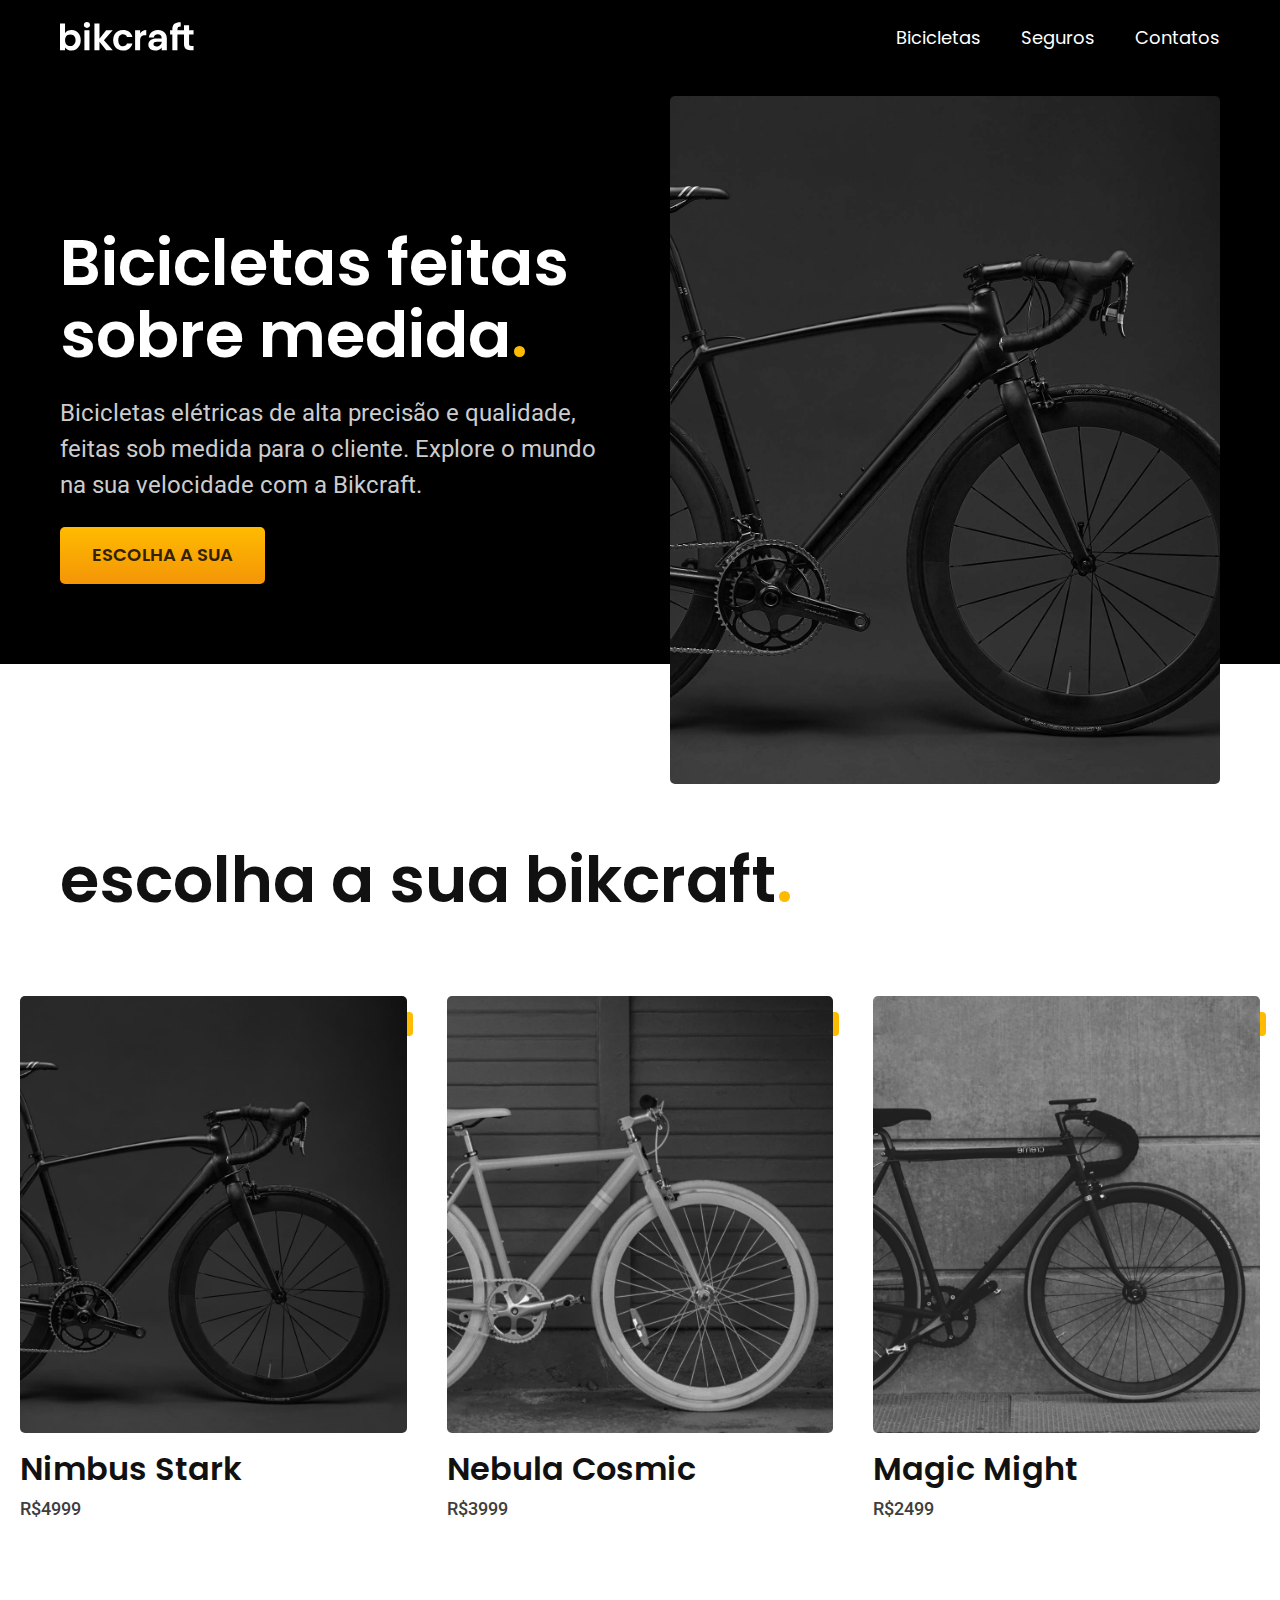
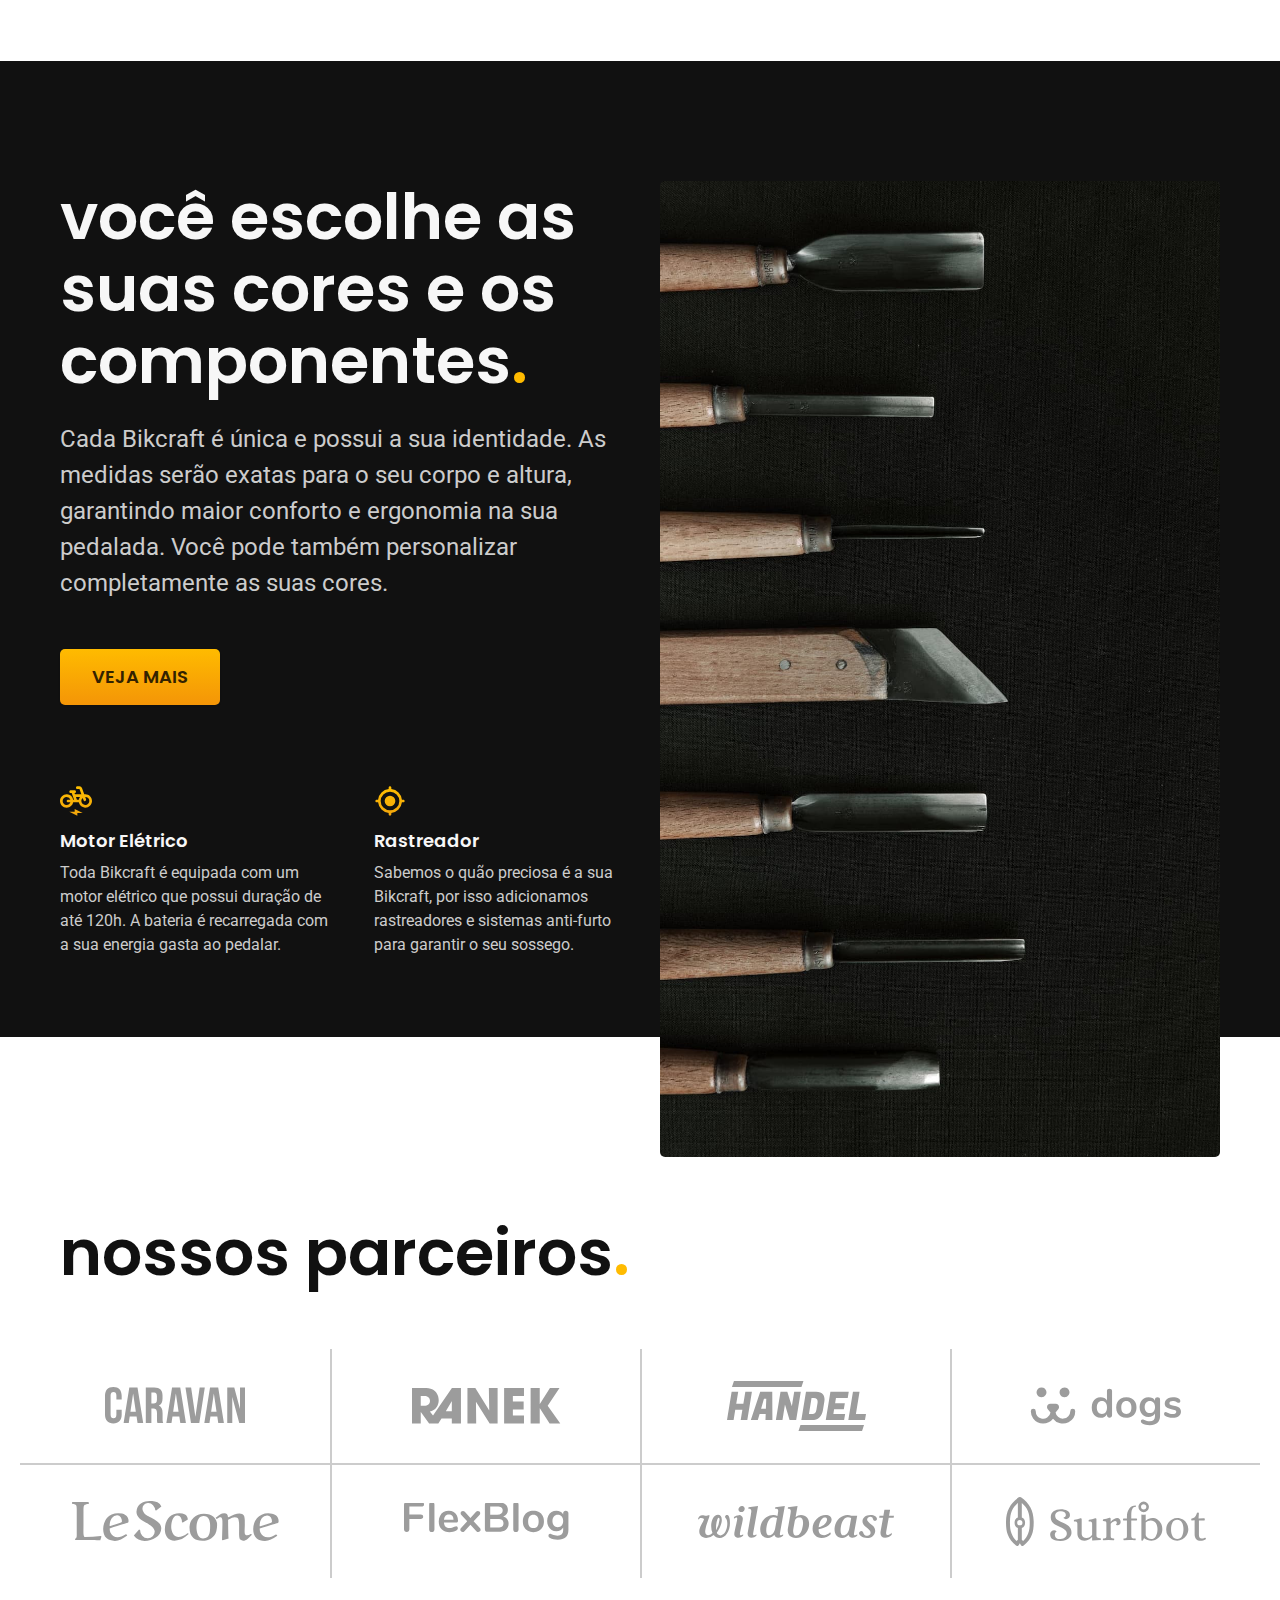
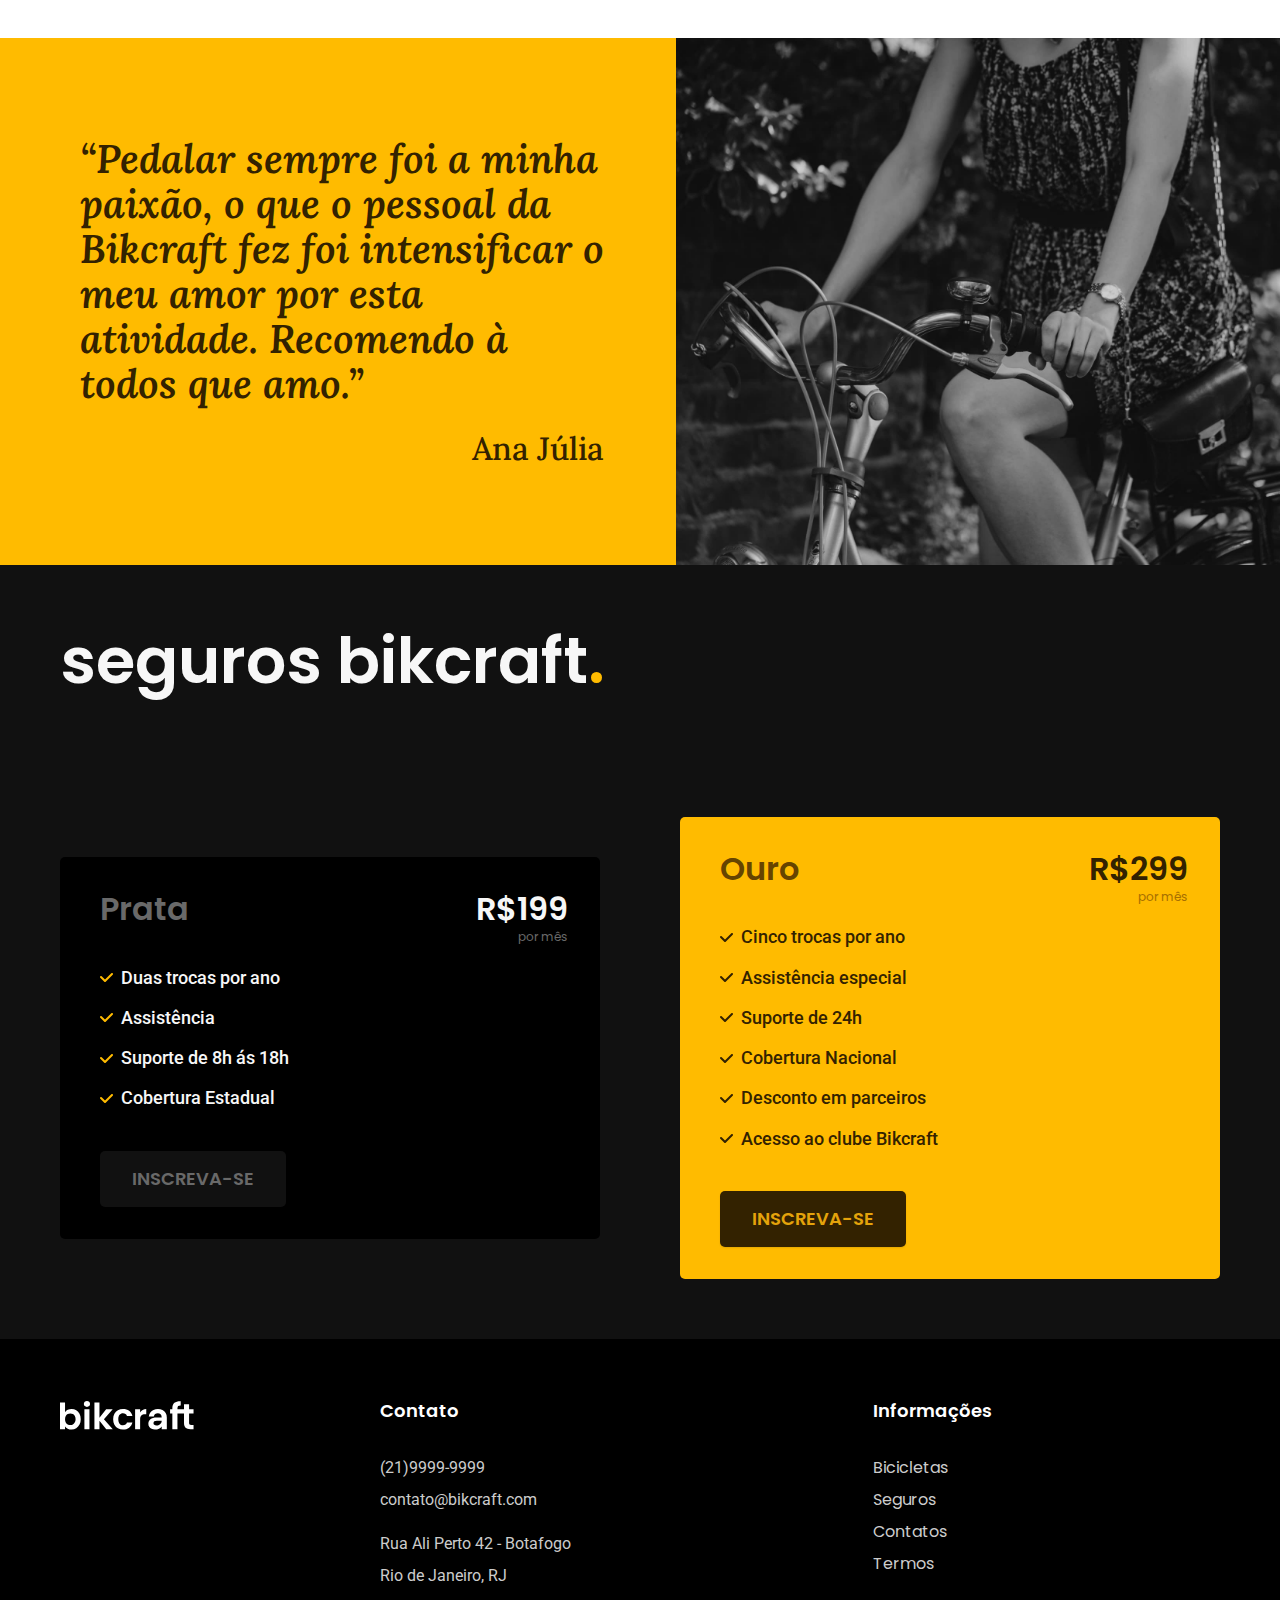
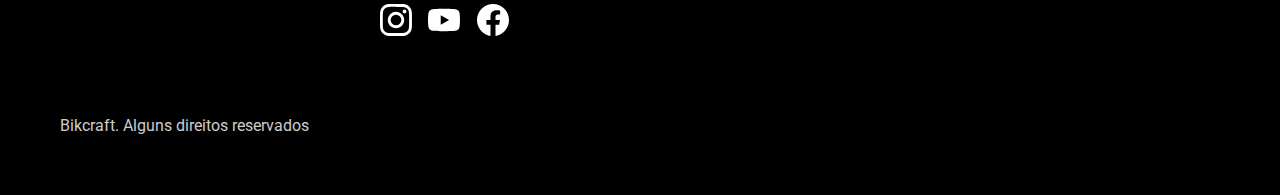
==== index.html @ 6b1b37dc "bicicleta-interna-finalizada" ====
<!DOCTYPE html>
<html lang="pt-br">

<head>
  <title>Bikcraft</title>
  <meta charset="UTF-8">
  <meta name="viewport" content="width=device-width, initial-scale=1.0">
  <meta name="description" content="Bicicletas elétricas de alta precisão e qualidade,  feitas sob medida para o cliente. Explore o mundo na sua velocidade com a Bikcraft.">
  <link rel="stylesheet" href="/css/style.css">
  <link rel="preconnect" href="https://fonts.googleapis.com">
  <link rel="preconnect" href="https://fonts.gstatic.com" crossorigin>
  <link href="https://fonts.googleapis.com/css2?family=Lora:ital,wght@1,500&family=Poppins:wght@500;600&family=Roboto:wght@400;500&display=swap" rel="stylesheet">
</head>

<body>
  <header class="header-bg">
    <div class="container header-menu">
      <a class="logo-link" href="./"><img src="/img/bikcraft.svg" alt="Bikcraft"></a>
      <nav aria-label="primaria">
        <ul class="cor-1 font-1-m">
          <li><a href="./bicicletas.html">Bicicletas</a></li>
          <li><a href="./seguros.html">Seguros</a></li>
          <li><a href="./contatos.html">Contatos</a></li>
        </ul>
      </nav>
    </div>
  </header>

  <main class="introducao-bg cor-1">
    <div class="introducao container">
      <div class="introducao-info">
        <h1 class="font-1-xxl cor-1">Bicicletas feitas sobre medida<span class="cor-p-1">.</span></h1>
        <p class="font-2-l cor-4">Bicicletas elétricas de alta precisão e qualidade, feitas sob medida para o cliente. Explore o mundo na sua velocidade com a Bikcraft.</p>
        <a class="botao" href="/bicicletas.html">ESCOLHA A SUA</a>
      </div>
      <img src="./img/fotos/introducao.jpg" alt="">
    </div>
  </main>
  <article class="bicicletas-lista">
    <h2 class="container font-1-xxl cor-11">escolha a sua bikcraft<span class="cor-p-1">.</span></h2>
    <ul>
      <li>
        <a href="./bicicleta/nimbus.html">
          <img src="/img/bicicletas/nimbus-home.jpg" alt="">
          <h3 class="font-1-xl cor-11">Nimbus Stark</h3>
          <span class="font-2-m cor-9">R$4999</span>
        </a>
      </li>
      <li>
        <a href="./bicicleta/nebula.html">
          <img src="/img/bicicletas/nebula-home.jpg" alt="">
          <h3 class="font-1-xl cor-11">Nebula Cosmic</h3>
          <span class="font-2-m cor-9">R$3999</span>
        </a>
      </li>
      <li>
        <a href="./bicicleta/magic.html">
          <img src="/img/bicicletas/magic-home.jpg" alt="">
          <h3 class="font-1-xl cor-11">Magic Might</h3>
          <span class="font-2-m cor-9">R$2499</span>
        </a>
      </li>
    </ul>
  </article>

  <article class="tecnologia-bg">
    <div class="tecnologia container">
      <div class="tecnologia-intro">
        <h2 class="font-1-xxl cor-2">você escolhe as suas cores e os componentes<span class="cor-p-1">.</span></h4>
          <p class="font-2-l cor-4">Cada Bikcraft é única e possui a sua identidade. As medidas serão exatas para o seu corpo e altura, garantindo maior conforto e ergonomia na sua pedalada. Você pode também personalizar completamente as suas cores.</p>
          <a class="botao" href="">VEJA MAIS</a>

          <div class="tecnologia-informacoes">
            <div class="motor-eletrico">
              <svg width="32" height="32" fill="none" xmlns="http://www.w3.org/2000/svg">
                <path d="M25.333 9.333H24.24l-2.267-6.24a2.677 2.677 0 0 0-2.506-1.76h-2.134c-.733 0-1.333.6-1.333 1.334C16 3.4 16.6 4 17.333 4h2.134l1.946 5.333H15L14.52 8h.12c.733 0 1.333-.6 1.333-1.333 0-.734-.6-1.334-1.333-1.334h-3.973c-.734 0-1.334.6-1.334 1.334 0 .733.6 1.333 1.334 1.333h1l2.426 6.667H13.2c-.587-2.974-3.08-5.174-6.2-5.32C3.267 9.16 0 12.267 0 16c0 3.733 2.933 6.667 6.667 6.667 3.28 0 5.933-2.254 6.533-5.334h5.6c.587 2.974 3.08 5.174 6.2 5.32 3.733.174 7-2.92 7-6.666 0-3.72-2.933-6.654-6.667-6.654ZM8 17.333h2.427c-.56 1.64-2.134 2.774-4.027 2.654-1.987-.12-3.64-1.8-3.733-3.8C2.573 13.853 4.36 12 6.667 12a3.932 3.932 0 0 1 3.76 2.667H8c-.733 0-1.333.6-1.333 1.333s.6 1.333 1.333 1.333Zm10.8-2.666h-1.867L15.96 12H20a6.312 6.312 0 0 0-1.2 2.667ZM25.173 20c-2.053-.08-3.786-1.827-3.84-3.893-.026-1.28.52-2.4 1.4-3.147l.827 2.267a1.33 1.33 0 0 0 1.707.8 1.33 1.33 0 0 0 .8-1.707l-.84-2.307.013-.013a3.958 3.958 0 0 1 4.093 4c0 2.293-1.84 4.08-4.16 4Zm-10.506 6.667H9.333l8 4V28h5.334l-8-4v2.667Z" fill="url(#a)" />
                <defs>
                  <linearGradient id="a" x1="16" y1="1.333" x2="16" y2="30.667" gradientUnits="userSpaceOnUse">
                    <stop stop-color="#FFBF00" />
                    <stop offset="1" stop-color="#F2A50C" />
                  </linearGradient>
                </defs>
              </svg>
              <h3 class="font-1-m-b cor-2">Motor Elétrico</h5>
                <p class="font-2-s cor-4">Toda Bikcraft é equipada com um motor elétrico que possui duração de até 120h. A bateria é recarregada com a sua energia gasta ao pedalar.</p>
            </div>
            <div class="rastreador">
              <svg width="32" height="32" fill="none" xmlns="http://www.w3.org/2000/svg">
                <path d="M16 10.667A5.332 5.332 0 0 0 10.666 16 5.332 5.332 0 0 0 16 21.333 5.332 5.332 0 0 0 21.333 16 5.332 5.332 0 0 0 16 10.667Zm11.92 4A11.992 11.992 0 0 0 17.333 4.08V2.667c0-.734-.6-1.334-1.333-1.334-.734 0-1.334.6-1.334 1.334V4.08A11.992 11.992 0 0 0 4.08 14.667H2.666c-.733 0-1.333.6-1.333 1.333s.6 1.333 1.333 1.333H4.08A11.992 11.992 0 0 0 14.666 27.92v1.413c0 .734.6 1.334 1.334 1.334.733 0 1.333-.6 1.333-1.334V27.92A11.992 11.992 0 0 0 27.92 17.333h1.413c.733 0 1.333-.6 1.333-1.333s-.6-1.333-1.333-1.333H27.92ZM16 25.333A9.327 9.327 0 0 1 6.666 16 9.326 9.326 0 0 1 16 6.667 9.326 9.326 0 0 1 25.333 16 9.327 9.327 0 0 1 16 25.333Z" fill="url(#a)" />
                <defs>
                  <linearGradient id="a" x1="16" y1="1.333" x2="16" y2="30.667" gradientUnits="userSpaceOnUse">
                    <stop stop-color="#FFBF00" />
                    <stop offset="1" stop-color="#F2A50C" />
                  </linearGradient>
                </defs>
              </svg>
              <h3 class="font-1-m-b cor-2">Rastreador</h5>
                <p class="font-2-s cor-4">Sabemos o quão preciosa é a sua Bikcraft, por isso adicionamos rastreadores e sistemas anti-furto para garantir o seu sossego.</p>
            </div>
          </div>
      </div>
      <div class="tecnologia-img">
        <img src="/img/fotos/tecnologia.jpg" alt="">
      </div>
    </div>
  </article>

  <section class="parceiros" aria-label="Nossos Parceiros">
    <h2 class="container font-1-xxl cor-11">nossos parceiros<span class="cor-p-1">.</span></h2>

    <ul>
      <li><img src="/img/parceiros/caravan.svg" alt="caravan"></li>
      <li><img src="/img/parceiros/ranek.svg" alt="ranek"></li>
      <li><img src="/img/parceiros/handel.svg" alt="handel"></li>
      <li><img src="/img/parceiros/dogs.svg" alt="dogs"></li>
      <li><img src="/img/parceiros/lescone.svg" alt="lescone"></li>
      <li><img src="/img/parceiros/flexblog.svg" alt="flexblog"></li>
      <li><img src="/img/parceiros/wildbeast.svg" alt="wildbeast"></li>
      <li><img src="/img/parceiros/surfbot.svg" alt="surfbot"></li>
    </ul>
  </section>

  <section aria-label="Depoimento de um cliente" class="depoimento">
    <div class="depoimento-conteudo">
      <blockquote>
        <p class="font-1-xxl cor-p-5">“Pedalar sempre foi a minha paixão, o que o pessoal da Bikcraft fez foi intensificar o meu amor por esta atividade. Recomendo à todos que amo.”</p>
      </blockquote>
      <span class="font-3-l cor-p-5">Ana Júlia</span>
    </div>
    <div class="depoimento-img">
      <img src="/img/fotos/depoimento.jpg" alt="">
    </div>
  </section>

  <article class="seguros-bg">
    <div class="seguros container">
      <h2 class="font-1-xxl cor-2">seguros bikcraft<span class="cor-p-1">.</span></h2>
      <div class="seguros-item">
        <h3 class="font-1-xl cor-7">Prata</h3>
        <span class="font-1-xl cor-2">R$199<span class="font-1-xs cor-7">por mês</span></span>
        <ul class="font-2-m cor-2">
          <li>Duas trocas por ano</li>
          <li>Assistência</li>
          <li>Suporte de 8h ás 18h</li>
          <li>Cobertura Estadual</li>
        </ul>
        <a href="" class="botao secundario">inscreva-se</a>
      </div>
      <div class="seguros-item ouro">
        <h3 class="font-1-xl cor-p-4">Ouro</h3>
        <span class="font-1-xl cor-p-5">R$299<span class="font-1-xs cor-p-3">por mês</span></span>
        <ul class="font-2-m cor-p-5">
          <li>Cinco trocas por ano</li>
          <li>Assistência especial</li>
          <li>Suporte de 24h</li>
          <li>Cobertura Nacional</li>
          <li>Desconto em parceiros</li>
          <li>Acesso ao clube Bikcraft</li>
        </ul>
        <a href="" class="botao">inscreva-se</a>
      </div>
    </div>
  </article>

  <footer class="footer-bg">
    <div class="footer container">
      <img src="/img/bikcraft.svg" alt="bikcraft">
      <div class="footer-contato">
        <h2 class="font-1-m-b cor-1">Contato</h2>
        <ul class="footer-lista font-2-s cor-4">
          <li><a href="tel:+552199999999">(21)9999-9999</a></li>
          <li><a href="mailto:">contato@bikcraft.com</a></li>
          <li>Rua Ali Perto 42 - Botafogo</li>
          <li>Rio de Janeiro, RJ</li>
        </ul>
        <ul class="footer-redes">
          <li>
            <a href="">
              <img src="/img/redes/instagram.svg" alt="">
            </a>
          </li>
          li>
          <a href="">
            <img src="/img/redes/youtube.svg" alt="">
          </a>
          </li>
          li>
          <a href="">
            <img src="/img/redes/facebook.svg" alt="">
          </a>
          </li>
        </ul>
      </div>

      <div class="footer-informacoes">
        <h2 class="font-1-m-b cor-1">Informações</h2>
        <ul class=" font-1-s cor-4">
          <li><a href="./bicicletas.html">Bicicletas</a></li>
          <li><a href="./seguros.html">Seguros</a></li>
          <li><a href="./contatos.html">Contatos</a></li>
          <li><a href="./termos.html">Termos</a></li>
        </ul>
      </div>
      <p class="footer-copy font-2-m-b cor-4">Bikcraft. Alguns direitos reservados</p>
    </div>
  </footer>
</body>

</html>
---- css/style.css ----
/* Ultilidades */
@import "/css/ultilidades/compontentes.css";
@import "/css/ultilidades/cores.css";
@import "/css/ultilidades/tipografia.css";

/* Global */
@import "/css/global/global.css";
@import "/css/global/header.css";
@import "/css/global/footer.css";

/* Home */
@import "/css/home/intro.css";
@import "/css/home/tecnologia.css";
@import "/css/home/parceiros.css";
@import "/css/home/depoimento.css";

/* Bicicletas */
@import "/css/bicicletas/bicicletas-lista.css";
@import "/css/bicicletas/bicicletas.css";

/* Bicicleta */
@import "/css/bicicleta/bicicleta.css";
@import "/css/bicicleta/bicicleta-seguro.css";

/* Seguros */
@import "/css/seguros/seguros.css";
@import "/css/seguros/vantagens.css";
@import "/css/seguros/perguntas.css";

/* Termos */
@import "/css/termos/termos.css";
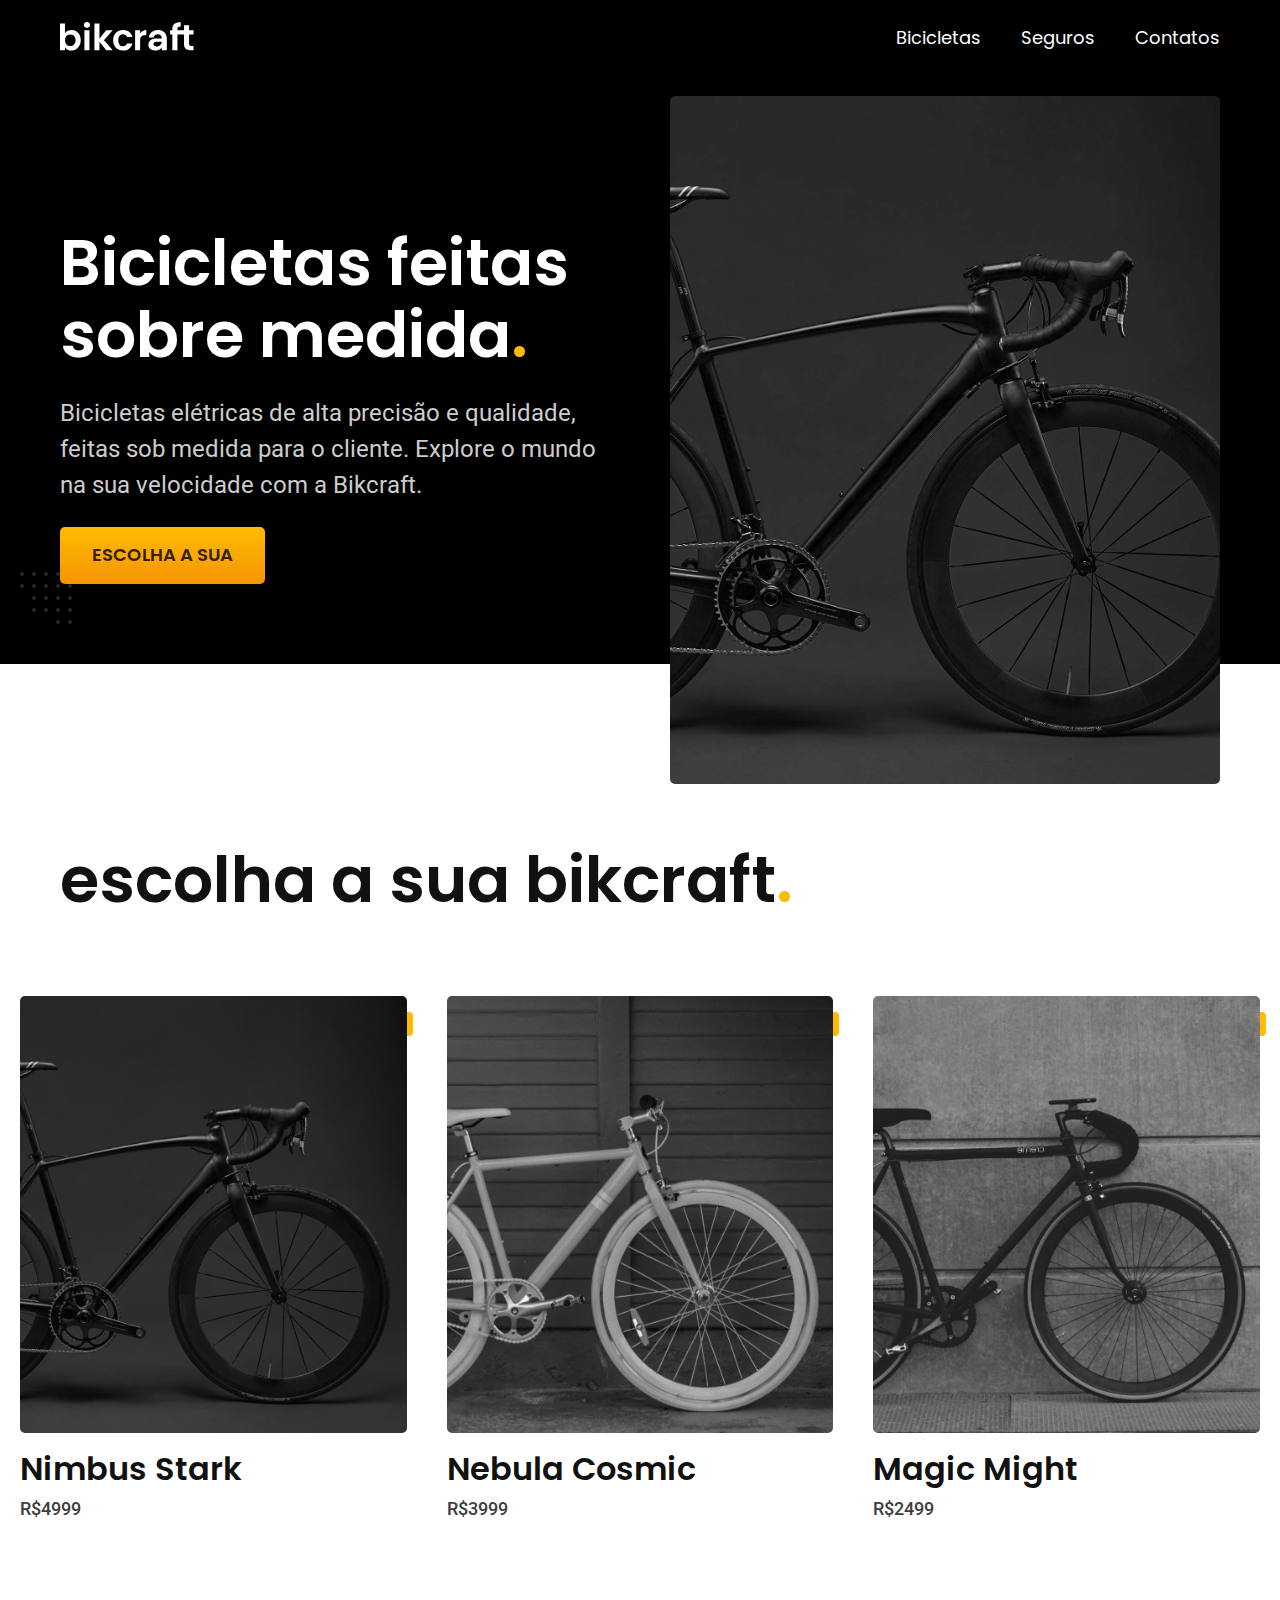
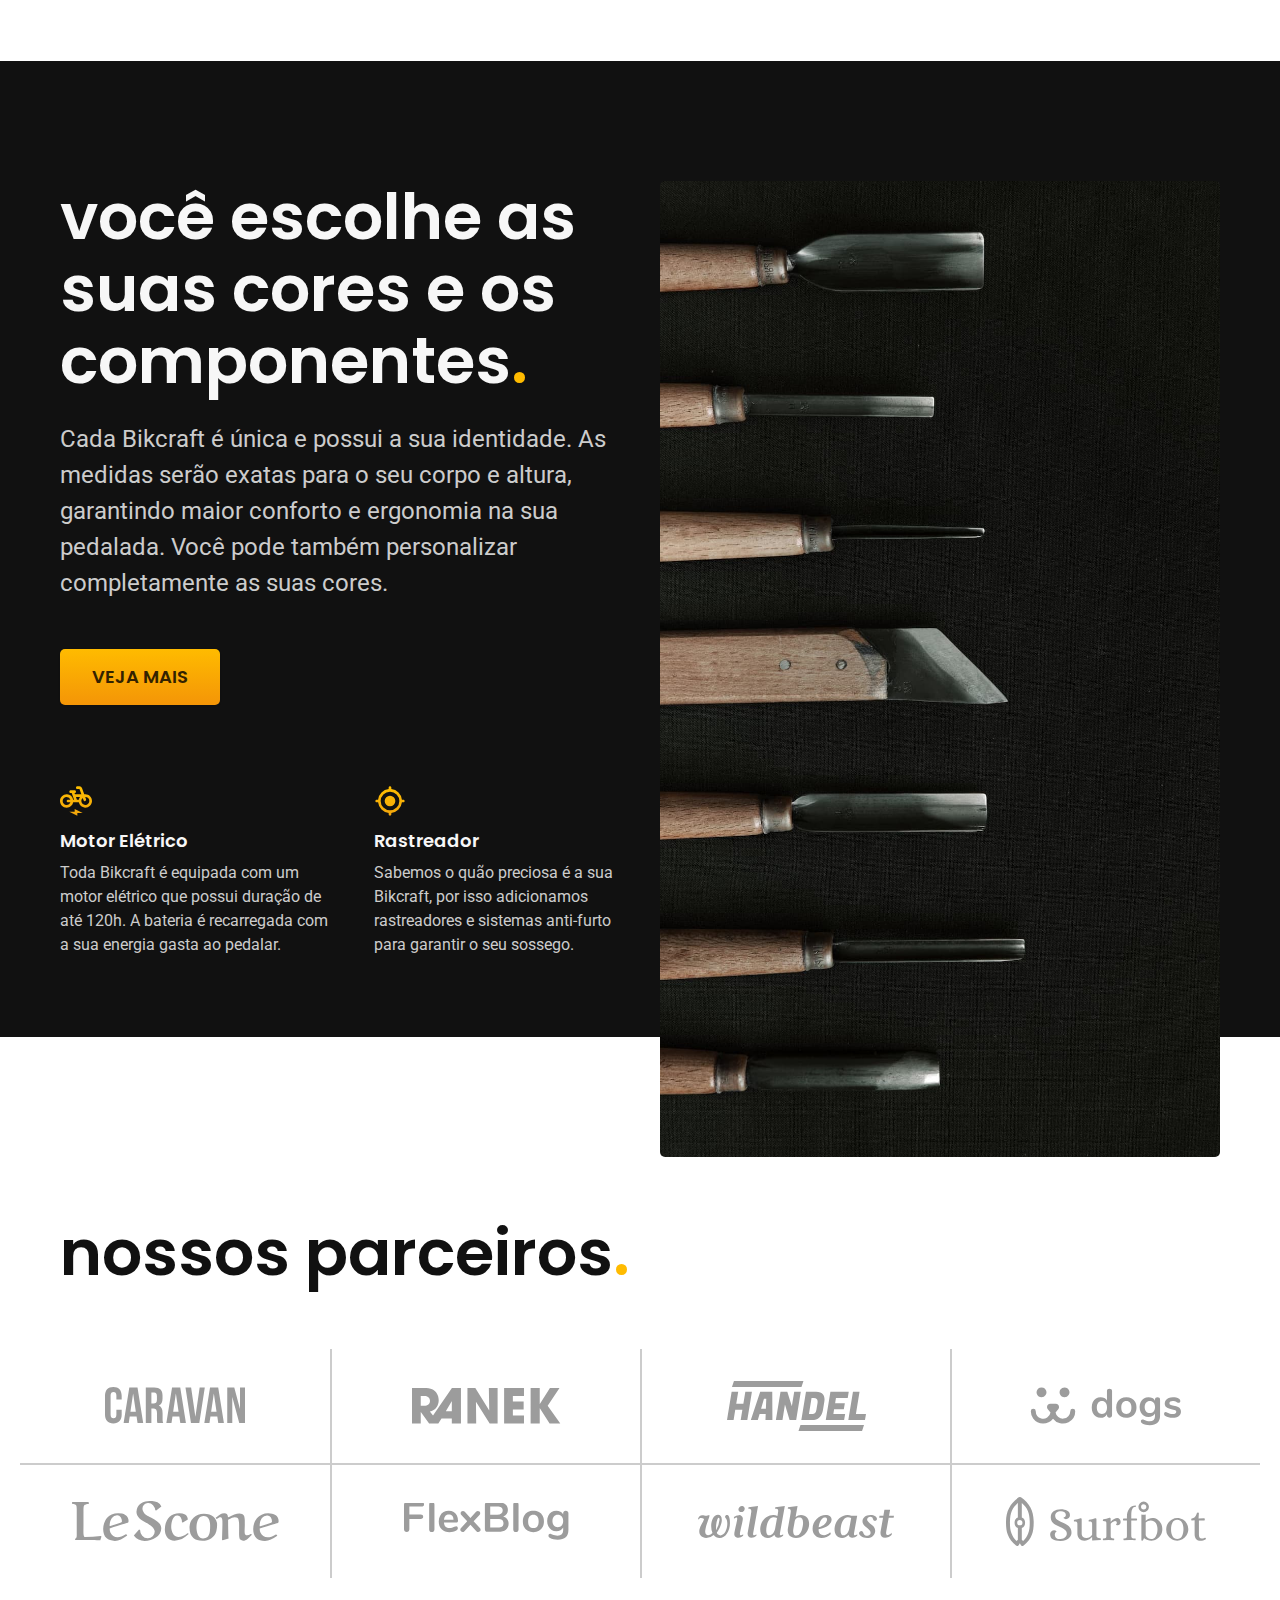
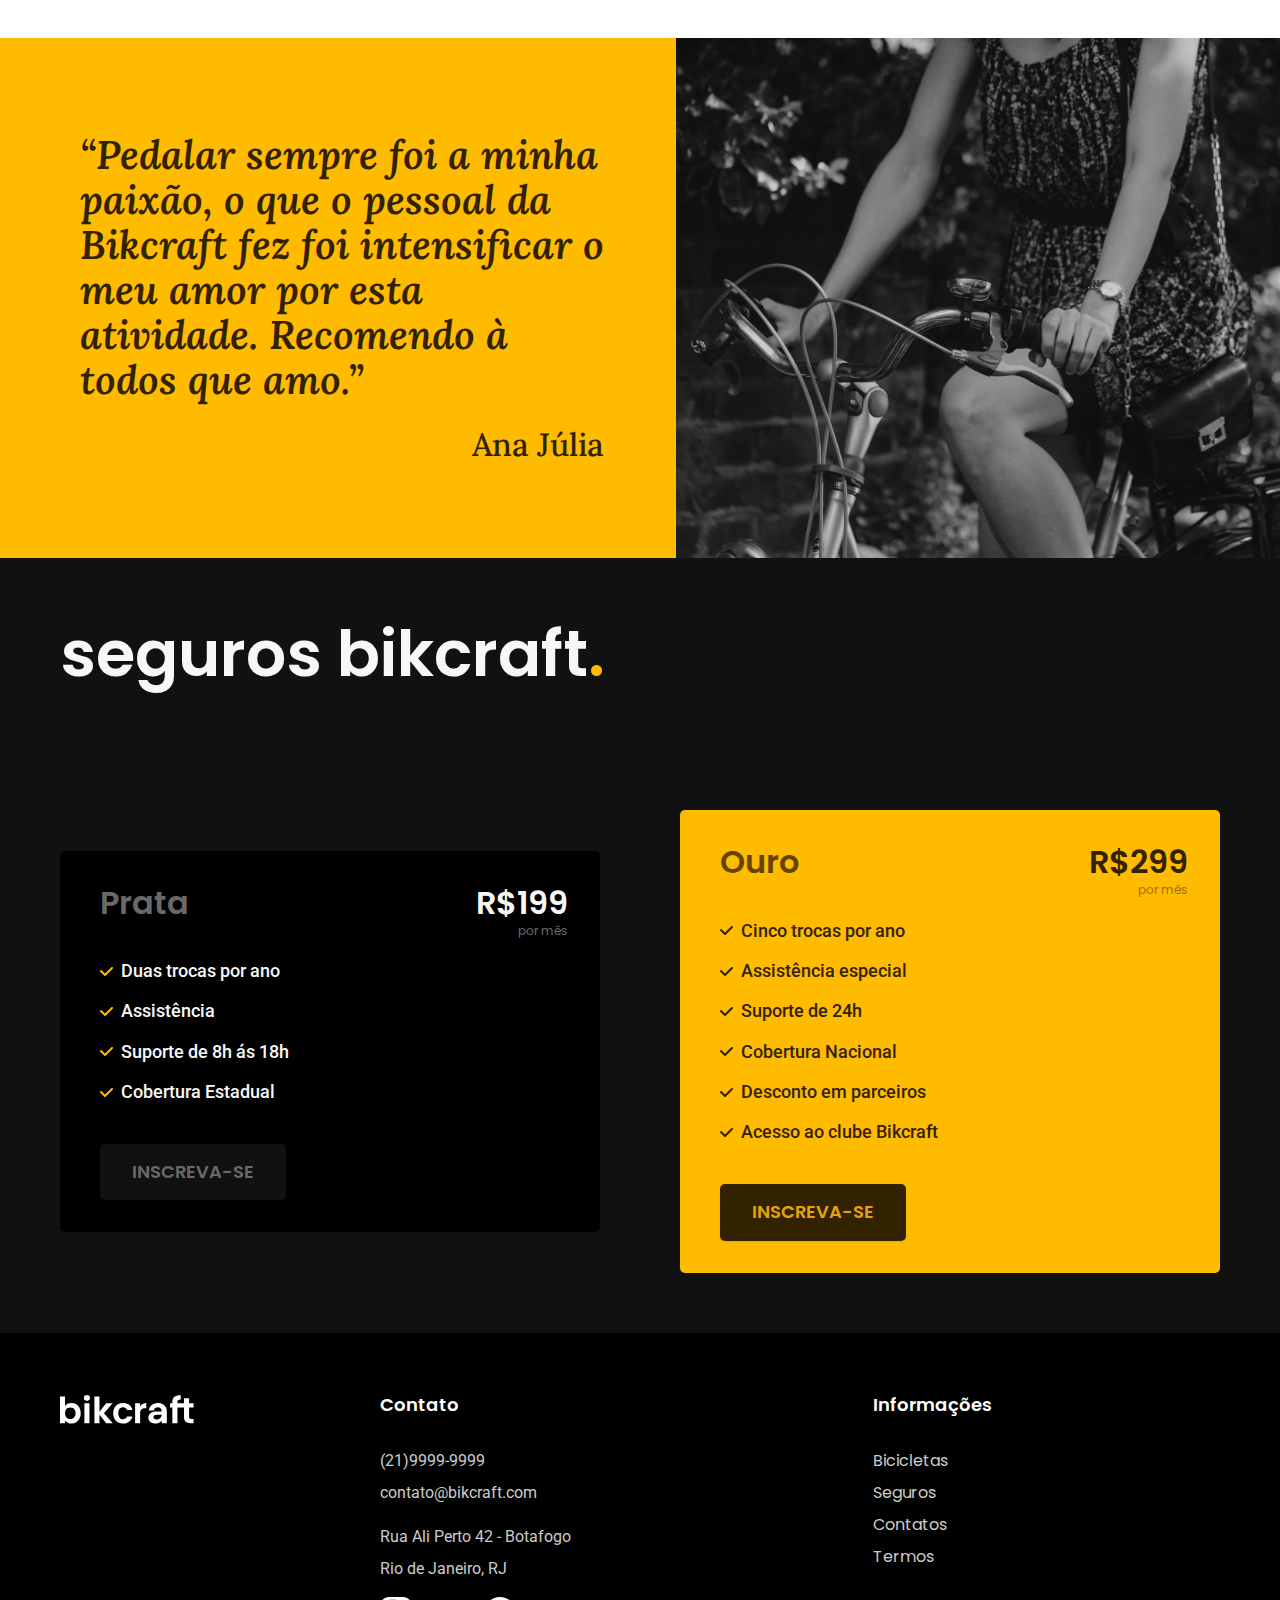
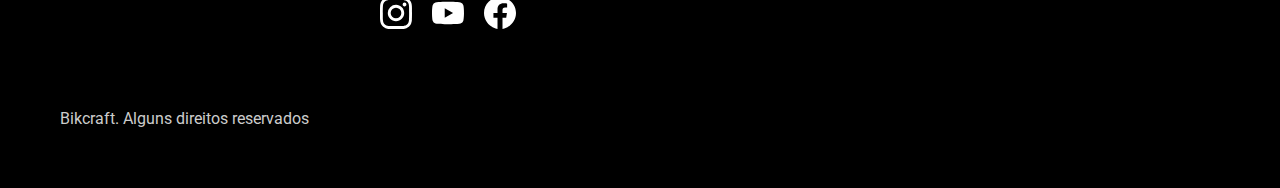
==== commit b712f59c: "html-css-otimizado" ====
--- a/index.html
+++ b/index.html
@@ -6,7 +6,10 @@
   <meta charset="UTF-8">
   <meta name="viewport" content="width=device-width, initial-scale=1.0">
   <meta name="description" content="Bicicletas elétricas de alta precisão e qualidade,  feitas sob medida para o cliente. Explore o mundo na sua velocidade com a Bikcraft.">
-  <link rel="stylesheet" href="/css/style.css">
+
+  <link rel="preload" href="./css/style.css" as="style">
+  <link rel="stylesheet" href="./css/style.css">
+
   <link rel="preconnect" href="https://fonts.googleapis.com">
   <link rel="preconnect" href="https://fonts.gstatic.com" crossorigin>
   <link href="https://fonts.googleapis.com/css2?family=Lora:ital,wght@1,500&family=Poppins:wght@500;600&family=Roboto:wght@400;500&display=swap" rel="stylesheet">
@@ -15,7 +18,7 @@
 <body>
   <header class="header-bg">
     <div class="container header-menu">
-      <a class="logo-link" href="./"><img src="/img/bikcraft.svg" alt="Bikcraft"></a>
+      <a class="logo-link" href="./"><img width="136" height="32" src="/img/bikcraft.svg" alt="Bikcraft"></a>
       <nav aria-label="primaria">
         <ul class="cor-1 font-1-m">
           <li><a href="./bicicletas.html">Bicicletas</a></li>
@@ -33,7 +36,10 @@
         <p class="font-2-l cor-4">Bicicletas elétricas de alta precisão e qualidade, feitas sob medida para o cliente. Explore o mundo na sua velocidade com a Bikcraft.</p>
         <a class="botao" href="/bicicletas.html">ESCOLHA A SUA</a>
       </div>
-      <img src="./img/fotos/introducao.jpg" alt="">
+      <picture>
+        <source media="(max-width: 900px)" srcset="./img/bicicletas/nimbus.jpg">
+        <img width="1280" height="1600" src="./img/fotos/introducao.jpg" alt="Bicicleta Preta">
+      </picture>
     </div>
   </main>
   <article class="bicicletas-lista">
@@ -41,21 +47,21 @@
     <ul>
       <li>
         <a href="./bicicleta/nimbus.html">
-          <img src="/img/bicicletas/nimbus-home.jpg" alt="">
+          <img width="920" height="1040" src="/img/bicicletas/nimbus-home.jpg" alt="">
           <h3 class="font-1-xl cor-11">Nimbus Stark</h3>
           <span class="font-2-m cor-9">R$4999</span>
         </a>
       </li>
       <li>
         <a href="./bicicleta/nebula.html">
-          <img src="/img/bicicletas/nebula-home.jpg" alt="">
+          <img width="920" height="1040" src="/img/bicicletas/nebula-home.jpg" alt="">
           <h3 class="font-1-xl cor-11">Nebula Cosmic</h3>
           <span class="font-2-m cor-9">R$3999</span>
         </a>
       </li>
       <li>
         <a href="./bicicleta/magic.html">
-          <img src="/img/bicicletas/magic-home.jpg" alt="">
+          <img width="920" height="1040" src="/img/bicicletas/magic-home.jpg" alt="">
           <h3 class="font-1-xl cor-11">Magic Might</h3>
           <span class="font-2-m cor-9">R$2499</span>
         </a>
@@ -109,14 +115,14 @@
     <h2 class="container font-1-xxl cor-11">nossos parceiros<span class="cor-p-1">.</span></h2>
 
     <ul>
-      <li><img src="/img/parceiros/caravan.svg" alt="caravan"></li>
-      <li><img src="/img/parceiros/ranek.svg" alt="ranek"></li>
-      <li><img src="/img/parceiros/handel.svg" alt="handel"></li>
-      <li><img src="/img/parceiros/dogs.svg" alt="dogs"></li>
-      <li><img src="/img/parceiros/lescone.svg" alt="lescone"></li>
-      <li><img src="/img/parceiros/flexblog.svg" alt="flexblog"></li>
-      <li><img src="/img/parceiros/wildbeast.svg" alt="wildbeast"></li>
-      <li><img src="/img/parceiros/surfbot.svg" alt="surfbot"></li>
+      <li><img width="140" height="38" src="/img/parceiros/caravan.svg" alt="caravan"></li>
+      <li><img width="149" height="36" src="/img/parceiros/ranek.svg" alt="ranek"></li>
+      <li><img width="139" height="50" src="/img/parceiros/handel.svg" alt="handel"></li>
+      <li><img width="152" height="39" src="/img/parceiros/dogs.svg" alt="dogs"></li>
+      <li><img width="208" height="41" src="/img/parceiros/lescone.svg" alt="lescone"></li>
+      <li><img width="165" height="38" src="/img/parceiros/flexblog.svg" alt="flexblog"></li>
+      <li><img width="196" height="34" src="/img/parceiros/wildbeast.svg" alt="wildbeast"></li>
+      <li><img width="200" height="49" src="/img/parceiros/surfbot.svg" alt="surfbot"></li>
     </ul>
   </section>
 
@@ -128,7 +134,7 @@
       <span class="font-3-l cor-p-5">Ana Júlia</span>
     </div>
     <div class="depoimento-img">
-      <img src="/img/fotos/depoimento.jpg" alt="">
+      <img width="1560" height="1360" src="/img/fotos/depoimento.jpg" alt="">
     </div>
   </section>
 
@@ -164,7 +170,7 @@
 
   <footer class="footer-bg">
     <div class="footer container">
-      <img src="/img/bikcraft.svg" alt="bikcraft">
+      <img width="136" height="32" src="/img/bikcraft.svg" alt="bikcraft">
       <div class="footer-contato">
         <h2 class="font-1-m-b cor-1">Contato</h2>
         <ul class="footer-lista font-2-s cor-4">
@@ -176,18 +182,18 @@
         <ul class="footer-redes">
           <li>
             <a href="">
-              <img src="/img/redes/instagram.svg" alt="">
+              <img width="32" height="32" src="/img/redes/instagram.svg" alt="">
             </a>
           </li>
-          li>
-          <a href="">
-            <img src="/img/redes/youtube.svg" alt="">
-          </a>
+          <li>
+            <a href="">
+              <img width="32" height="32" src="/img/redes/youtube.svg" alt="">
+            </a>
           </li>
-          li>
-          <a href="">
-            <img src="/img/redes/facebook.svg" alt="">
-          </a>
+          <li>
+            <a href="">
+              <img width="32" height="32" src="/img/redes/facebook.svg" alt="">
+            </a>
           </li>
         </ul>
       </div>
@@ -204,6 +210,7 @@
       <p class="footer-copy font-2-m-b cor-4">Bikcraft. Alguns direitos reservados</p>
     </div>
   </footer>
+  <script src="./js/script.js"></script>
 </body>
 
 </html>--- a/css/style.css
+++ b/css/style.css
@@ -2,6 +2,7 @@
 @import "/css/ultilidades/compontentes.css";
 @import "/css/ultilidades/cores.css";
 @import "/css/ultilidades/tipografia.css";
+@import "/css/ultilidades/formulario.css";
 
 /* Global */
 @import "/css/global/global.css";
@@ -27,5 +28,12 @@
 @import "/css/seguros/vantagens.css";
 @import "/css/seguros/perguntas.css";
 
+/* Contato */
+@import "/css/contatos/contatos.css";
+@import "/css/contatos/lojas.css";
+
+/* Orçamento */
+@import "/css/contatos/orcamento.css";
+
 /* Termos */
 @import "/css/termos/termos.css";
--- a/css/style.css
+++ b/css/style.css
@@ -2,6 +2,7 @@
 @import "/css/ultilidades/compontentes.css";
 @import "/css/ultilidades/cores.css";
 @import "/css/ultilidades/tipografia.css";
+@import "/css/ultilidades/formulario.css";
 
 /* Global */
 @import "/css/global/global.css";
@@ -27,5 +28,12 @@
 @import "/css/seguros/vantagens.css";
 @import "/css/seguros/perguntas.css";
 
+/* Contato */
+@import "/css/contatos/contatos.css";
+@import "/css/contatos/lojas.css";
+
+/* Orçamento */
+@import "/css/contatos/orcamento.css";
+
 /* Termos */
 @import "/css/termos/termos.css";
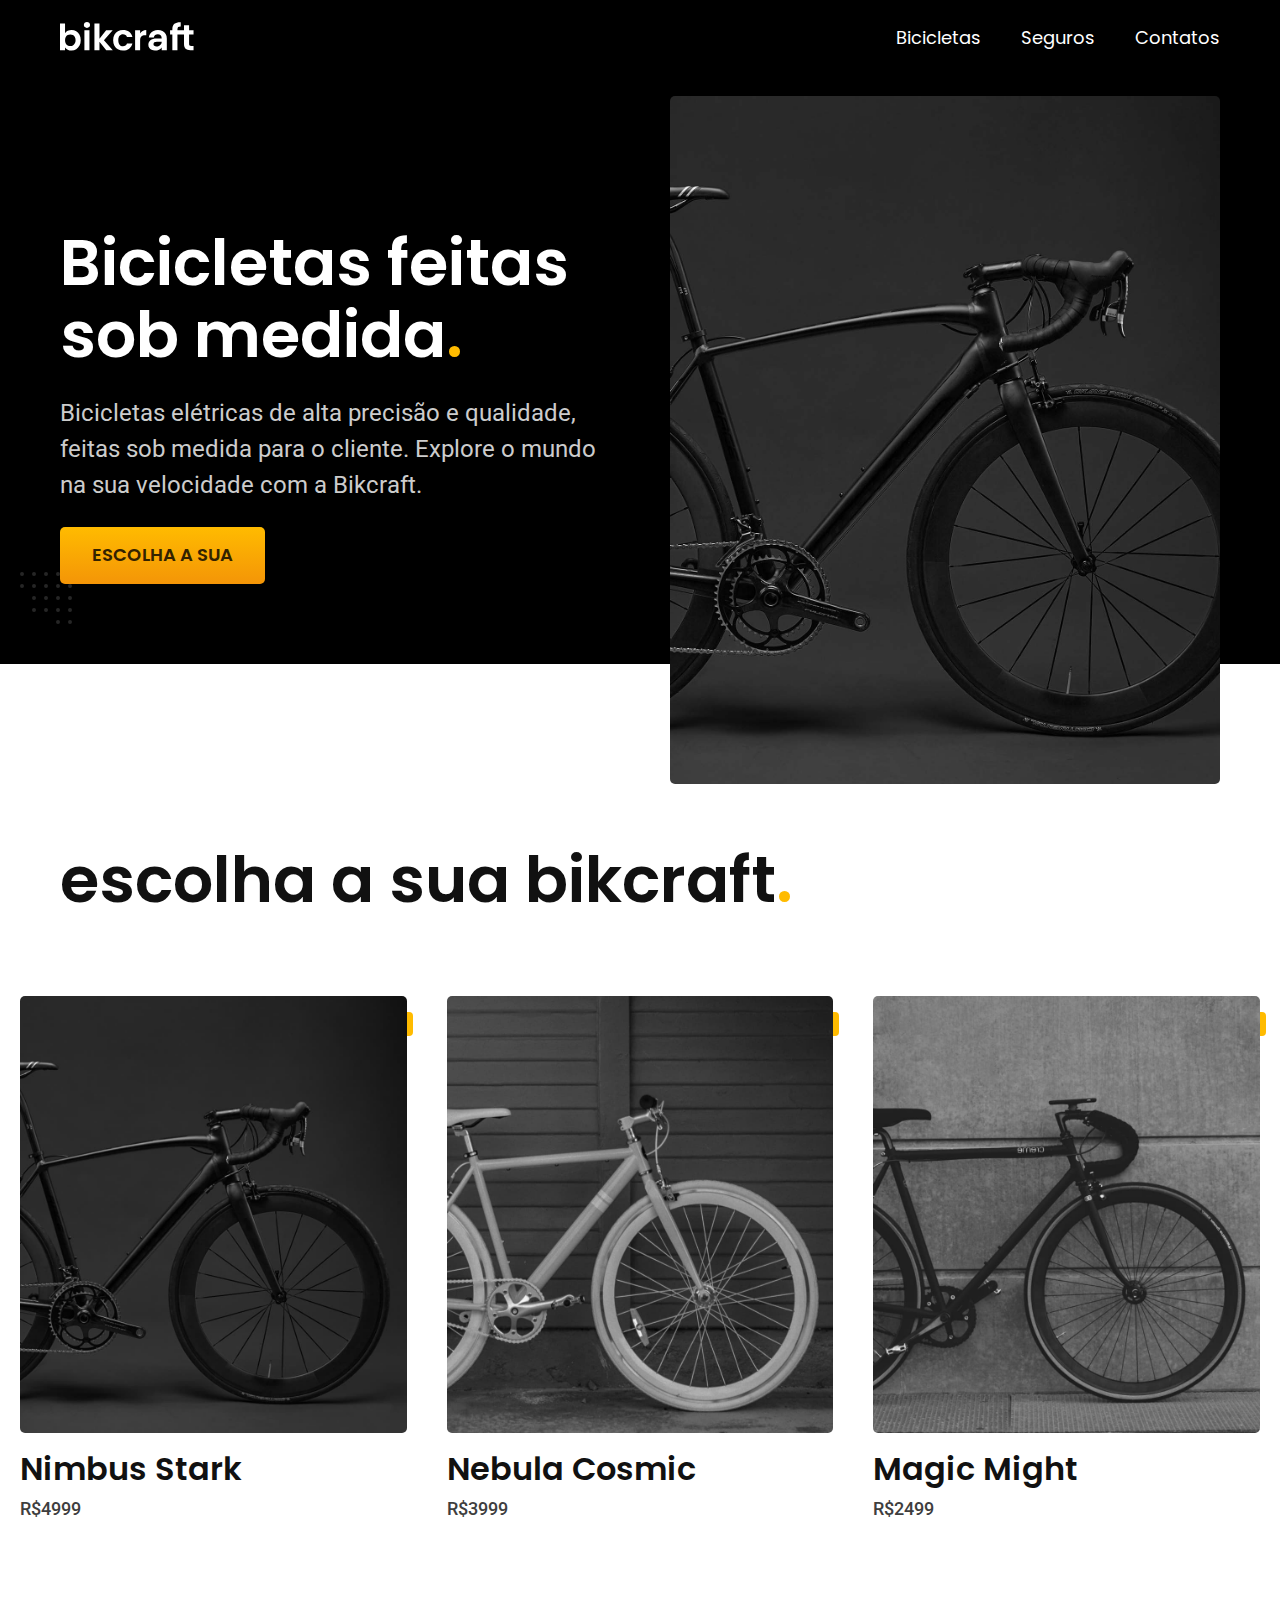
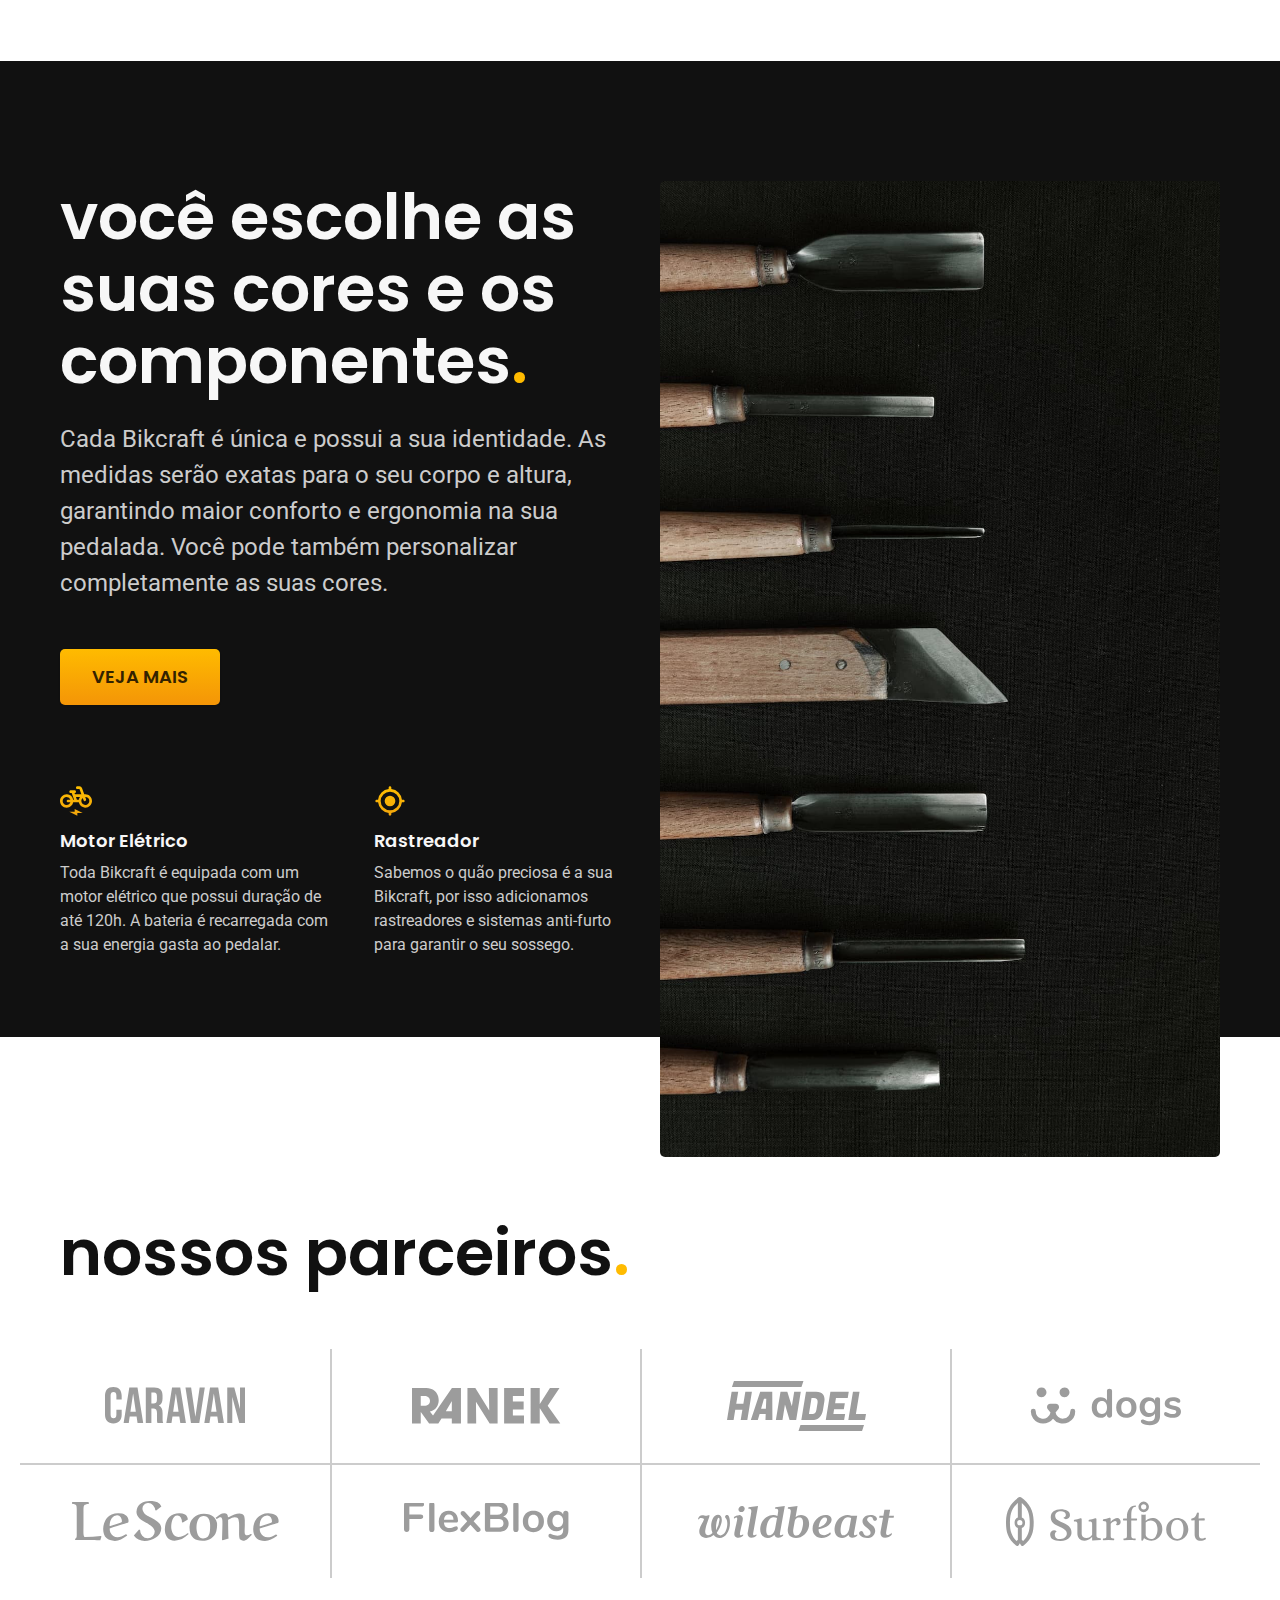
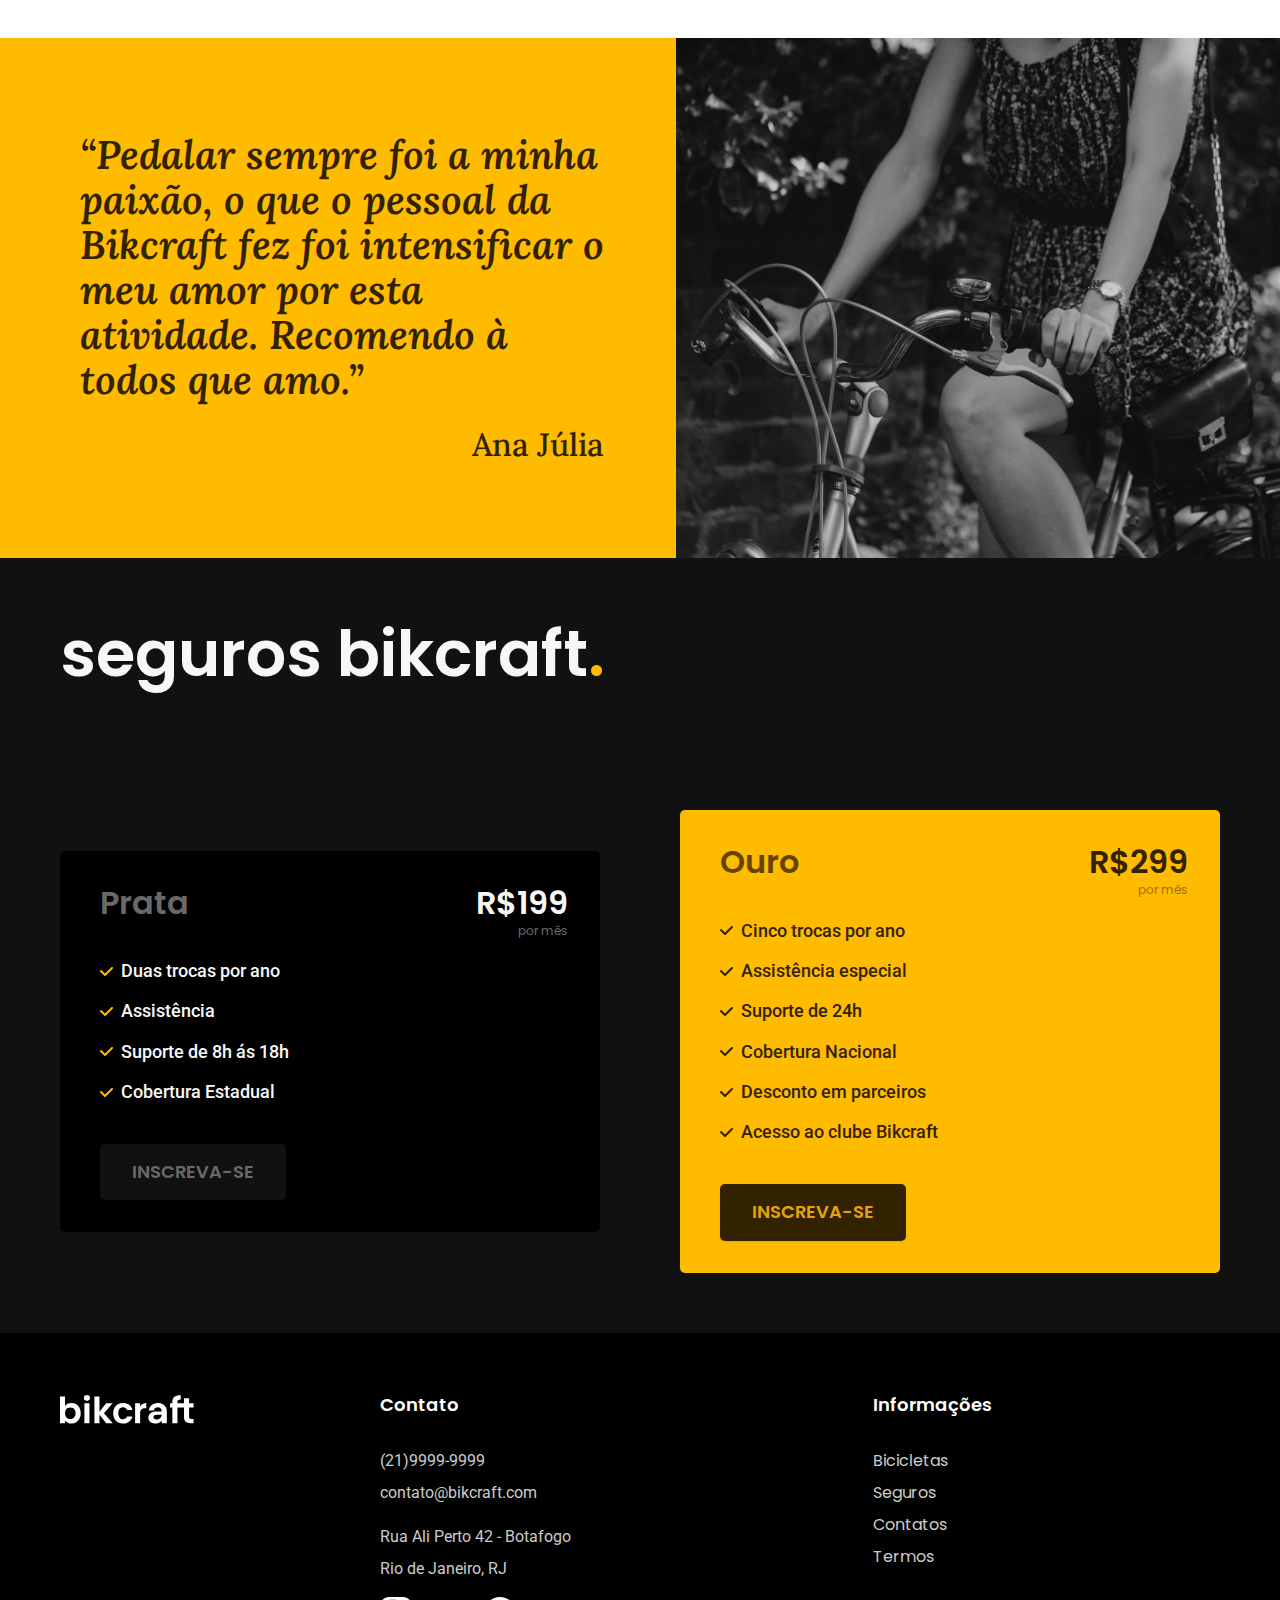
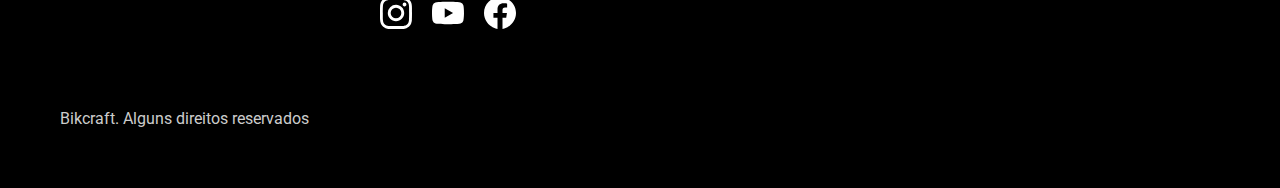
==== commit c1e7530c: "correcao-h1" ====
--- a/index.html
+++ b/index.html
@@ -7,18 +7,21 @@
   <meta name="viewport" content="width=device-width, initial-scale=1.0">
   <meta name="description" content="Bicicletas elétricas de alta precisão e qualidade,  feitas sob medida para o cliente. Explore o mundo na sua velocidade com a Bikcraft.">
 
-  <link rel="preload" href="./css/style.css" as="style">
-  <link rel="stylesheet" href="./css/style.css">
+  <link rel="icon" href="./favicon.svg" type="image/svg+xml">
+  <link rel="preload" href="./css/style.min.css" as="style">
+  <link rel="stylesheet" href="./css/style.min.css">
 
   <link rel="preconnect" href="https://fonts.googleapis.com">
   <link rel="preconnect" href="https://fonts.gstatic.com" crossorigin>
   <link href="https://fonts.googleapis.com/css2?family=Lora:ital,wght@1,500&family=Poppins:wght@500;600&family=Roboto:wght@400;500&display=swap" rel="stylesheet">
+
+  <script>document.documentElement.classList.add('js')</script>
 </head>
 
 <body>
   <header class="header-bg">
     <div class="container header-menu">
-      <a class="logo-link" href="./"><img width="136" height="32" src="/img/bikcraft.svg" alt="Bikcraft"></a>
+      <a class="logo-link" href="./"><img width="136" height="32" src="./img/bikcraft.svg" alt="Bikcraft"></a>
       <nav aria-label="primaria">
         <ul class="cor-1 font-1-m">
           <li><a href="./bicicletas.html">Bicicletas</a></li>
@@ -32,11 +35,11 @@
   <main class="introducao-bg cor-1">
     <div class="introducao container">
       <div class="introducao-info">
-        <h1 class="font-1-xxl cor-1">Bicicletas feitas sobre medida<span class="cor-p-1">.</span></h1>
-        <p class="font-2-l cor-4">Bicicletas elétricas de alta precisão e qualidade, feitas sob medida para o cliente. Explore o mundo na sua velocidade com a Bikcraft.</p>
-        <a class="botao" href="/bicicletas.html">ESCOLHA A SUA</a>
-      </div>
-      <picture>
+        <h1 class="font-1-xxl cor-1 fadeInDown" data-anime="200">Bicicletas feitas sob medida<span class="cor-p-1">.</span></h1>
+        <p class="font-2-l cor-4 fadeInDown" data-anime="400">Bicicletas elétricas de alta precisão e qualidade, feitas sob medida para o cliente. Explore o mundo na sua velocidade com a Bikcraft.</p>
+        <a class="botao fadeInDown" href="/bicicletas.html" data-anime="600">ESCOLHA A SUA</a>
+      </div>
+      <picture class="fadeInDown" data-anime="800">
         <source media="(max-width: 900px)" srcset="./img/bicicletas/nimbus.jpg">
         <img width="1280" height="1600" src="./img/fotos/introducao.jpg" alt="Bicicleta Preta">
       </picture>
@@ -47,21 +50,21 @@
     <ul>
       <li>
         <a href="./bicicleta/nimbus.html">
-          <img width="920" height="1040" src="/img/bicicletas/nimbus-home.jpg" alt="">
+          <img width="920" height="1040" src="./img/bicicletas/nimbus-home.jpg" alt="">
           <h3 class="font-1-xl cor-11">Nimbus Stark</h3>
           <span class="font-2-m cor-9">R$4999</span>
         </a>
       </li>
       <li>
         <a href="./bicicleta/nebula.html">
-          <img width="920" height="1040" src="/img/bicicletas/nebula-home.jpg" alt="">
+          <img width="920" height="1040" src="./img/bicicletas/nebula-home.jpg" alt="">
           <h3 class="font-1-xl cor-11">Nebula Cosmic</h3>
           <span class="font-2-m cor-9">R$3999</span>
         </a>
       </li>
       <li>
         <a href="./bicicleta/magic.html">
-          <img width="920" height="1040" src="/img/bicicletas/magic-home.jpg" alt="">
+          <img width="920" height="1040" src="./img/bicicletas/magic-home.jpg" alt="">
           <h3 class="font-1-xl cor-11">Magic Might</h3>
           <span class="font-2-m cor-9">R$2499</span>
         </a>
@@ -74,7 +77,7 @@
       <div class="tecnologia-intro">
         <h2 class="font-1-xxl cor-2">você escolhe as suas cores e os componentes<span class="cor-p-1">.</span></h4>
           <p class="font-2-l cor-4">Cada Bikcraft é única e possui a sua identidade. As medidas serão exatas para o seu corpo e altura, garantindo maior conforto e ergonomia na sua pedalada. Você pode também personalizar completamente as suas cores.</p>
-          <a class="botao" href="">VEJA MAIS</a>
+          <a class="botao" href="./bicicletas.html">VEJA MAIS</a>
 
           <div class="tecnologia-informacoes">
             <div class="motor-eletrico">
@@ -106,7 +109,7 @@
           </div>
       </div>
       <div class="tecnologia-img">
-        <img src="/img/fotos/tecnologia.jpg" alt="">
+        <img src="./img/fotos/tecnologia.jpg" alt="">
       </div>
     </div>
   </article>
@@ -115,14 +118,14 @@
     <h2 class="container font-1-xxl cor-11">nossos parceiros<span class="cor-p-1">.</span></h2>
 
     <ul>
-      <li><img width="140" height="38" src="/img/parceiros/caravan.svg" alt="caravan"></li>
-      <li><img width="149" height="36" src="/img/parceiros/ranek.svg" alt="ranek"></li>
-      <li><img width="139" height="50" src="/img/parceiros/handel.svg" alt="handel"></li>
-      <li><img width="152" height="39" src="/img/parceiros/dogs.svg" alt="dogs"></li>
-      <li><img width="208" height="41" src="/img/parceiros/lescone.svg" alt="lescone"></li>
-      <li><img width="165" height="38" src="/img/parceiros/flexblog.svg" alt="flexblog"></li>
-      <li><img width="196" height="34" src="/img/parceiros/wildbeast.svg" alt="wildbeast"></li>
-      <li><img width="200" height="49" src="/img/parceiros/surfbot.svg" alt="surfbot"></li>
+      <li><img width="140" height="38" src="./img/parceiros/caravan.svg" alt="caravan"></li>
+      <li><img width="149" height="36" src="./img/parceiros/ranek.svg" alt="ranek"></li>
+      <li><img width="139" height="50" src="./img/parceiros/handel.svg" alt="handel"></li>
+      <li><img width="152" height="39" src="./img/parceiros/dogs.svg" alt="dogs"></li>
+      <li><img width="208" height="41" src="./img/parceiros/lescone.svg" alt="lescone"></li>
+      <li><img width="165" height="38" src="./img/parceiros/flexblog.svg" alt="flexblog"></li>
+      <li><img width="196" height="34" src="./img/parceiros/wildbeast.svg" alt="wildbeast"></li>
+      <li><img width="200" height="49" src="./img/parceiros/surfbot.svg" alt="surfbot"></li>
     </ul>
   </section>
 
@@ -134,7 +137,7 @@
       <span class="font-3-l cor-p-5">Ana Júlia</span>
     </div>
     <div class="depoimento-img">
-      <img width="1560" height="1360" src="/img/fotos/depoimento.jpg" alt="">
+      <img width="1560" height="1360" src="./img/fotos/depoimento.jpg" alt="">
     </div>
   </section>
 
@@ -150,7 +153,7 @@
           <li>Suporte de 8h ás 18h</li>
           <li>Cobertura Estadual</li>
         </ul>
-        <a href="" class="botao secundario">inscreva-se</a>
+        <a href="./orcamento.html?tipo=seguro&produto=prata" class="botao secundario">inscreva-se</a>
       </div>
       <div class="seguros-item ouro">
         <h3 class="font-1-xl cor-p-4">Ouro</h3>
@@ -163,14 +166,14 @@
           <li>Desconto em parceiros</li>
           <li>Acesso ao clube Bikcraft</li>
         </ul>
-        <a href="" class="botao">inscreva-se</a>
+        <a href="./orcamento.html?tipo=seguro&produto=ouro" class="botao">inscreva-se</a>
       </div>
     </div>
   </article>
 
   <footer class="footer-bg">
     <div class="footer container">
-      <img width="136" height="32" src="/img/bikcraft.svg" alt="bikcraft">
+      <img width="136" height="32" src="./img/bikcraft.svg" alt="bikcraft">
       <div class="footer-contato">
         <h2 class="font-1-m-b cor-1">Contato</h2>
         <ul class="footer-lista font-2-s cor-4">
@@ -182,17 +185,17 @@
         <ul class="footer-redes">
           <li>
             <a href="">
-              <img width="32" height="32" src="/img/redes/instagram.svg" alt="">
+              <img width="32" height="32" src="./img/redes/instagram.svg" alt="">
             </a>
           </li>
           <li>
             <a href="">
-              <img width="32" height="32" src="/img/redes/youtube.svg" alt="">
+              <img width="32" height="32" src="./img/redes/youtube.svg" alt="">
             </a>
           </li>
           <li>
             <a href="">
-              <img width="32" height="32" src="/img/redes/facebook.svg" alt="">
+              <img width="32" height="32" src="./img/redes/facebook.svg" alt="">
             </a>
           </li>
         </ul>
@@ -210,6 +213,7 @@
       <p class="footer-copy font-2-m-b cor-4">Bikcraft. Alguns direitos reservados</p>
     </div>
   </footer>
+  <script src="./js/plugins/simple-anime.js"></script>
   <script src="./js/script.js"></script>
 </body>
 
--- a/css/style.min.css
+++ b/css/style.min.css
@@ -0,0 +1 @@
+.container{max-width:1200px;margin-left:auto;margin-right:auto;box-sizing:border-box;padding:0 20px}.botao{display:inline-block;padding:16px 32px;text-transform:uppercase;background:linear-gradient(#fb0,#f49507);box-shadow:0 1px 2px 0 rgba(0,0,0,.1);color:#320;font:600 1.125rem/1.35 Poppins,sans-serif;border-radius:5px;max-width:max-content;border:0;cursor:pointer}.botao.secundario{background:var(--cor-11);color:var(--cor-7)}.botao.secundario:hover{background:var(--cor-10);color:var(--cor-6)}.botao.seta{display:flex;align-items:center;gap:8px}.botao.seta::after{content:"";background-image:url("../img/icones/seta.svg");display:block;width:18px;height:10px;transition:transform .3s}.botao.seta:hover::after{transform:translateX(4px)}.botao:hover{background:linear-gradient(#df980e,#cf7c00);transition:.3s}@media (max-width:600px){.botao{padding:12px 16px;font-size:1rem}}.titulo-bg{background-color:var(--cor-11)}.titulo{padding-top:60px;padding-bottom:60px;background:url("../img/dec/top-right.svg") no-repeat top 60px right 20px}.titulo-bg.branco{background-color:var(--cor-1)}@media (max-width:900px){.titulo{padding-top:40px;padding-bottom:40px}}:root{--cor-1:#ffffff;--cor-2:#f7f7f7;--cor-3:#e1e1e1;--cor-4:#cccccc;--cor-5:#b8b8b8;--cor-6:#9a9a9a;--cor-7:#696969;--cor-8:#505050;--cor-9:#3e3e3e;--cor-10:#2e2e2e;--cor-11:#111111;--cor-12:#000000;--cor-p-1:#ffbb00;--cor-p-2:#e4a30b;--cor-p-3:#a66f00;--cor-p-4:#664400;--cor-p-5:#332200}.cor-1{color:var(--cor-1)}.cor-2{color:var(--cor-2)}.cor-3{color:var(--cor-3)}.cor-4{color:var(--cor-4)}.cor-5{color:var(--cor-5)}.cor-6{color:var(--cor-6)}.cor-7{color:var(--cor-7)}.cor-8{color:var(--cor-8)}.cor-9{color:var(--cor-9)}.cor-10{color:var(--cor-10)}.cor-11{color:var(--cor-11)}.cor-12{color:var(--cor-12)}.cor-p-1{color:var(--cor-p-1)}.cor-p-2{color:var(--cor-p-2)}.cor-p-3{color:var(--cor-p-3)}.cor-p-4{color:var(--cor-p-4)}.cor-p-5{color:var(--cor-p-5)}.font-1-xs{font:400 0.75rem/1.35 Poppins,sans-serif}.font-2-xs{font:400 0.875rem/1.43 Roboto,sans-serif}.font-1-s{font:400 1rem/1.5 Poppins,sans-serif}.font-2-s{font:400 1rem/1.5 Roboto,sans-serif}.font-1-m,.font-1-m-b{font:400 1.125rem/1.35 Poppins,sans-serif}.font-1-m-b{font-weight:600}.font-2-m{font:500 1.125rem/1.35 Roboto,sans-serif}.font-1-l{font:400 1.5rem/1.5 Poppins,sans-serif}.font-2-l,.font-2-l-b{font:400 1.5rem/1.5 Roboto,sans-serif}.font-2-l-b{font-weight:500;letter-spacing:.015em;text-transform:uppercase}.font-1-xl{font:600 2rem/1.25 Poppins,sans-serif}.font-2-xl{font:500 2rem/1.25 Roboto,sans-serif}.font-1-xxl{font:600 4rem/1.125 Poppins,sans-serif}.font-3-l,.font-3-l-i{font:500 2rem/1.2 Lora,serif}.font-3-l-i{font-style:italic}@media (max-width:1200px){.font-1-xxl{font-size:3rem}.font-2-l,.font-2-l-b{font-size:1rem}}@media (max-width:800px){.font-1-xxl{font-size:2rem}.font-1-xl,.font-2-xl{font-size:1.5rem}}.form label{font-family:Poppins,sans-serif;font-weight:400;margin-bottom:8px;display:block}.form{display:grid;grid-template-columns:1fr 1fr;gap:16px 20px}.form input[type=email],.form input[type=text],.form textarea{font-family:Roboto,sans-serif;color:var(--cor-7);font-size:1rem;padding:8px 16px;border-radius:5px;border:1px solid var(--cor-3);background-color:var(--cor-2);width:100%;box-sizing:border-box}.form .col-2{grid-column:span 2}.form input[type=email]:focus,.form input[type=text]:focus,.form textarea:focus{outline:0;border-color:var(--cor-p-1);background:var(--cor-1);box-shadow:0 0 0 2px #fea}@media (max-width:600px){.form{grid-template-columns:1fr}.form .col-2{grid-column:1}}.js .fadeInDown{transform:translate3d(0,-20px,0)}.js .fadeInUp{transform:translate3d(0,20px,0)}.js .fadeInRight{transform:translate3d(20px,0,0)}.js .fadeInLeft{transform:translate3d(-20px,0,0)}.js [data-anime]{opacity:0}.js .anime{opacity:1;transform:none;transition:transform .8s,opacity .8s}a,h1{font-family:Poppins,Arial,Helvetica,sans-serif}span{display:inline-block}a{font:inherit;color:inherit}p{font-family:Roboto,Arial,Helvetica,sans-serif}li{list-style:none}dd,dl,dt,ul{margin:0;padding:0;text-decoration:none}blockquote,h1,h2,h3,h4,h5,h6,p{margin:0}body{margin:0}a{text-decoration:none}img{max-width:100%;height:auto;display:block}img[src$=".jpg"]{border-radius:5px}.logo-link{background:0 0!important}.logo-link:hover::after{display:none}body{font-family:Arial,Helvetica,sans-serif}.header-menu img{display:inline-block}.header-menu a{position:relative;display:block}.header-menu a::after{content:"";margin-top:4px;display:block;height:2px;width:0;background-color:var(--cor-1);position:absolute;transition:.3s}.header-menu a.ativo::after,.header-menu a:hover::after{width:100%}.header-bg{background-color:var(--cor-12)}.header-menu{display:flex;justify-content:space-between;align-items:center;flex-wrap:wrap;padding-top:20px;padding-bottom:20px}.header-menu ul{display:flex;flex-wrap:wrap;gap:40px}@media (max-width:800px){.header-menu ul{gap:10px}.header-menu a{background-color:var(--cor-11);padding:10px 20px;border-radius:5px}.header-menu a::after{display:none}.header-menu a:hover{color:var(--cor-7);transition:.3s}}@media (max-width:600px){.header-menu{justify-content:center;flex-direction:column}.header-menu li{margin-top:20px}.header-menu ul{justify-content:center}}.footer-bg{background-color:var(--cor-12)}.footer{display:grid;grid-template-columns:3fr 5fr 4fr;padding-top:60px;padding-bottom:60px;gap:60px}.footer a:hover{color:var(--cor-1)}.footer h2{margin-bottom:32px}.footer li{margin-bottom:8px}.footer-contato ul :nth-child(2){margin-bottom:20px}.footer-redes{display:flex;margin-top:16px;gap:20px}.footer-copy{grid-column:1/-1}@media (max-width:800px){.footer img{display:none}.footer{grid-template-columns:1fr 1fr;gap:0}}@media (max-width:900px){.footer{padding-top:40px;padding-bottom:40px}}@media (max-width:600px){.footer{grid-template-columns:1fr;gap:40px;padding-bottom:20px}}.introducao-bg{background:var(--cor-12) url("../img/dec/bottom-left.svg") no-repeat bottom 160px left 20px;box-shadow:inset 0 -120px var(--cor-1)}.introducao{padding-top:20px;display:grid;grid-template-columns:1fr 1fr;gap:0 60px}.introducao h1{margin-bottom:24px}.introducao p{margin-bottom:24px}.introducao img{height:100%;object-fit:cover;width:100%}.introducao-info{align-self:end;padding-bottom:200px}@media (max-width:900px){.introducao{gap:0 20px}.introducao-info{padding-bottom:120px}.introducao-bg{background:var(--cor-11);box-shadow:inset 0 -80px var(--cor-1)}}@media (max-width:500px){.introducao{grid-template-columns:1fr}.introducao h1{margin-bottom:16px}.introducao p{margin-bottom:16px}.introducao-info{padding-bottom:40px}.introducao-bg{box-shadow:inset 0 -40px var(--cor-1)}}.tecnologia{display:grid;grid-template-columns:1fr 1fr;gap:40px;padding-top:120px}.tecnologia img{height:100%;width:100%;object-fit:cover;object-position:left}.tecnologia-bg{background-color:var(--cor-11);box-shadow:inset 0 -120px var(--cor-1)}.tecnologia-informacoes{display:flex;gap:40px}.tecnologia-informacoes svg{margin-bottom:8px}.tecnologia-informacoes h3{margin-bottom:8px}.tecnologia-intro{padding-bottom:200px}.tecnologia-intro h2{margin-bottom:24px}.tecnologia-intro>p{margin-bottom:48px}.tecnologia-intro a{margin-bottom:80px}@media (max-width:900px){.tecnologia{grid-template-columns:1fr;padding-top:60px}.tecnologia-intro{padding-bottom:40px}.tecnologia-bg{box-shadow:none}.tecnologia-img{display:none}.tecnologia-intro>p{margin-bottom:24px}.tecnologia-intro a{margin-bottom:60px}.tecnologia-informacoes{flex-direction:column}}.parceiros{padding-top:60px;padding-bottom:60px}.parceiros h2{margin-bottom:60px}.parceiros ul{display:grid;grid-template-columns:repeat(4,1fr);margin:0 auto;padding-left:20px;padding-right:20px}.parceiros li{padding:32px;display:flex;border-left:2px solid var(--cor-4)}.parceiros li:first-child,li:nth-child(5){border-left:none}.parceiros li:nth-child(n+5){border-top:2px solid var(--cor-4)}.parceiros li img{margin:auto}@media (max-width:800px){.parceiros{padding-bottom:60px}.parceiros h2{margin-bottom:20px}.parceiros ul{grid-template-columns:repeat(2,1fr)}.parceiros li{padding:32px}.parceiros li:nth-child(n+3){border-top:2px solid var(--cor-4)}.parceiros li:nth-child(odd){border-left:none}}@media (max-width:600px){.parceiros li{padding:20px}.parceiros{padding-top:40px}}.depoimento{background:var(--cor-p-1);display:grid;grid-template-columns:1fr 1fr;gap:72px}.depoimento img{width:100%;height:100%;object-fit:cover;border-radius:0}.depoimento-conteudo p{font-family:Lora;margin-bottom:24px;font-size:2.5rem;font-style:italic;max-width:32ch}.depoimento-conteudo span{place-self:end}.depoimento-conteudo{display:flex;flex-direction:column;align-self:center;padding:80px;padding-right:0}@media (min-width:1200px){.depoimento img{max-height:520px}}@media (max-width:1000px){.depoimento{grid-template-columns:1fr;gap:60px}.depoimento img{height:400px}.depoimento-conteudo{padding:60px;padding-bottom:0}}@media (max-width:600px){.depoimento-conteudo{padding-left:20px;padding-right:20px}}.bicicletas-lista{padding-top:60px;padding-bottom:120px}#bicicleta-interna .bicicletas-lista{padding-bottom:60px}.bicicletas-lista h2{padding-bottom:80px}.bicicletas-lista ul{max-width:1400px;margin-left:auto;margin-right:auto;display:flex;gap:40px;padding:0 20px 20px 20px;overflow-x:auto}.bicicletas-lista li{min-width:280px;flex:1}.bicicletas-lista h3{margin-bottom:8px}.bicicletas-lista img{margin-bottom:16px}.bicicletas-lista a::after{content:"";display:inline-block;border-radius:0 4px 4px 0;width:6px;height:24px;background-color:var(--cor-p-1);position:absolute;right:-6px;top:16px}.bicicletas-lista li:hover a::after{height:120px;transition:.3s}.bicicletas-lista a{display:block;position:relative}@media (max-width:800px){.bicicletas-lista{padding-bottom:60px}}@media (max-width:900px){.bicicletas-lista{padding-top:40px;padding-bottom:40px}.bicicletas-lista h2{padding-bottom:40px}}.bicicletas-bg{background-color:var(--cor-11);background:linear-gradient(to right,var(--cor-1) 30%,var(--cor-11) 0)}.bicicletas-item{display:grid;grid-template-columns:1fr 1fr;gap:40px;padding-top:40px;padding-bottom:40px;align-items:center;background:url("../img/dec/top-right.svg") no-repeat top 40px right 20px}.bicicletas-imagem span{padding:4px 4px 4px 8px;margin-top:16px;background-color:var(--cor-12);border-radius:5px 0 0 5px;display:inline-block;grid-area:1/1;place-self:start end}.bicicletas-imagem{display:grid;position:relative}.bicicletas-imagem img{grid-area:1/1}.bicicletas-conteudo{display:grid;grid-template-columns:1fr auto}.bicicletas-conteudo h2{grid-column:1/-1;margin-bottom:16px}.bicicletas-conteudo p{grid-column:1/-1;margin-bottom:40px}.bicicletas-conteudo li{display:flex;align-items:center}.bicicletas-conteudo ul{display:grid;gap:16px}.bicicletas-conteudo img{width:24px;margin-right:8px}.bicicletas-conteudo a{align-self:end}.bicicletas-imagem::after{content:"";display:inline-block;width:32px;height:10px;background-color:var(--cor-p-1);position:absolute;top:-10px;border-radius:5px 5px 0 0;right:60px;transition:width .3s}.bicicletas-imagem:hover::after{width:20%}@media (max-width:1000px){.bicicletas-item{grid-template-columns:1fr}.bicicletas-bg{background:var(--cor-11)}}@media (max-width:500px){.bicicletas-conteudo{grid-template-columns:1fr}.bicicletas-conteudo ul{margin-bottom:40px}.bicicletas-conteudo p{font-size:1rem}}.bicicleta-bg{background-color:var(--cor-11)}.bicicleta{display:grid;grid-template-columns:1fr 1fr;align-items:start;gap:40px;padding-bottom:60px}.bicicleta-imgs{display:flex;flex-wrap:wrap;gap:20px}.bicicleta-imgs img{flex:1;min-width:200px}.bicicleta-imgs img:first-child{min-width:100%}.bicicleta-comprar{display:grid;grid-template-columns:max-content auto;align-items:center;justify-items:start;gap:8px 12px;margin-bottom:20px}.bicicleta-comprar span{display:flex;align-items:center;background-color:var(--cor-12);border-radius:5px;padding:4px 8px;gap:4px}.bicicleta-comprar a{grid-row:span 2}.bicicleta-conteudo h2{margin-bottom:20px}.bicicleta-conteudo>p{margin-bottom:16px}.bicicleta-informacoes{display:grid;grid-template-columns:1fr 1fr;margin-bottom:20px;gap:20px}.bicicleta-informacoes h3{margin-bottom:8px}.bicicleta-informacoes img{margin-bottom:4px}.bicicleta-ficha,.bicicleta-informacoes{padding:32px 32px;background-color:var(--cor-12);border-radius:5px}.bicicleta-ficha li{display:flex;justify-content:space-between;margin-bottom:8px;border-bottom:2px var(--cor-11) solid}.bicicleta-ficha li:last-child{border:none}@media (max-width:1000px){.bicicleta-informacoes{grid-template-columns:1fr}}@media (max-width:900px){.bicicleta{grid-template-columns:1fr;padding-bottom:40px;gap:20px}.bicicleta-imgs{grid-row:3}}@media (max-width:400px){.bicicleta-comprar{grid-template-columns:1fr}}.bicicleta-seguro-bg{background-color:var(--cor-11);box-shadow:inset 0 120px var(--cor-1),inset 0 -120px var(--cor-12)}.bicicleta-seguro{display:grid;grid-template-columns:1fr 1fr;align-items:center;gap:40px;padding-top:80px;padding-bottom:80px}.bicicleta-seguro-conteudo h2{margin-bottom:12px}.bicicleta-seguro-conteudo p{margin-bottom:20px}.bicicleta-seguro-img img{height:100%;width:100%;object-fit:cover}@media (max-width:800px){.bicicleta-seguro-bg{box-shadow:inset 0 -120px var(--cor-12)}.bicicleta-seguro{grid-template-columns:1fr;padding-top:40px;padding-bottom:40px}.bicicleta-seguro-conteudo{grid-row:1}.bicicleta-seguro-img img{height:280px}}.seguros-bg{background-color:var(--cor-11)}.seguros{padding-top:60px;padding-bottom:60px;gap:80px;display:grid;grid-template-columns:1fr 1fr;align-items:center}.seguros h2{grid-column:1/-1;margin-bottom:40px}.seguros-item{display:grid;gap:20px;grid-template-columns:1fr auto;background-color:var(--cor-12);border-radius:5px;padding:32px 32px 32px 40px}.seguros li::before{content:"";display:inline-block;width:13px;height:9px;background-image:url(../img/icones/lista.svg)}.ouro li::before{background-image:url(../img/icones/lista-ouro.svg)}.ouro a{background:var(--cor-p-5);color:var(--cor-p-2)}.ouro a:hover{background:var(--cor-p-4);color:var(--cor-p-1)}.seguros li{display:flex;align-items:center;gap:8px}.seguros li+li{margin-top:16px}.seguros ul{grid-column:1/-1;margin-bottom:20px}.seguros-item span{grid-column:2;display:block;text-align:right}.seguros-item+.seguros-item{background-color:var(--cor-p-1)}.seguros a{grid-column:1/-1}@media (max-width:900px){.seguros h2{margin-bottom:0}.seguros{gap:40px;grid-template-columns:1fr}.seguros-item{gap:10px}}.vantagens-bg{background-color:var(--cor-11)}.vantagens{display:grid;grid-template-columns:1fr 1fr 1fr;gap:80px 40px}.vantagens{padding-top:80px;padding-bottom:120px}.vantagens-item img{margin-bottom:8px}.vantagens-item span{margin-bottom:8px}.vantagens-item p{max-width:60ch}@media (max-width:1000px){.vantagens{grid-template-columns:1fr 1fr;padding-top:20px;padding-bottom:60px}}@media (max-width:600px){.vantagens{grid-template-columns:1fr;gap:40px}}.perguntas{padding-top:120px;padding-bottom:120px}.perguntas h2{margin-bottom:60px}.perguntas dl>div{padding:20px;border-radius:4px}.perguntas dl>div:nth-child(odd){background-color:var(--cor-2)}.perguntas button{display:grid;grid-template-columns:auto 1fr auto;align-items:center;gap:8px;cursor:pointer;border:none;background:0 0;width:100%;text-align:left}.perguntas button::before{content:"";display:inline-block;width:12px;height:8px;background-color:var(--cor-p-1)}.perguntas button::after{content:"";display:inline-block;width:14px;height:6px;background:url("../img/icones/seta-abrir.svg");transition:.3s}.perguntas button:hover::after,.perguntas button[aria-expanded=true]::after{transform:rotate(180deg)}.js .perguntas dd{display:none}.js .perguntas dd.ativa{display:block}.perguntas dd{padding-left:20px;padding-top:16px;max-width:80ch}@media (max-width:800px){.perguntas{padding-top:60px;padding-bottom:60px}.perguntas h2{margin-bottom:40px}}.contatos{display:grid;grid-template-columns:5fr 7fr}#contato{background-color:var(--cor-2)}.contatos-bg{background:linear-gradient(var(--cor-11) 200px,var(--cor-2) 0)}.contato-dados,.contato-formulario{padding:60px}.contato-formulario{background:var(--cor-1) url("../img/dec/bottom-right.svg") no-repeat bottom 20px right 20px;border-radius:0 5px 5px 0;box-shadow:0 1px 2px rgba(0,0,0,.1)}.contato-dados{background:var(--cor-12) url("../img/dec/bottom-left.svg") no-repeat bottom 20px left 20px;border-radius:5px 0 0 5px;box-shadow:0 1px 2px rgba(0,0,0,.1)}.contato-dados h2{margin-bottom:60px}.contato-endereco{gap:8px;display:flex;flex-direction:column;background:url(/img/icones/local.svg) no-repeat 0 16px;padding-left:32px;margin-bottom:24px}.contato-meios{display:flex;flex-direction:column;background:url(/img/icones/email.svg) no-repeat 0 16px;padding-left:32px;gap:8px}.contato-meios-tel{margin-top:24px;margin-bottom:60px;padding-left:32px;background:url(/img/icones/telefone.svg) no-repeat}.contato-meios a:hover,.contato-meios-tel:hover{color:var(--cor-2)}.contato-redes{display:flex;gap:16px}@media (max-width:800px){.contatos{grid-template-columns:1fr}.contato-formulario{border-radius:0 0 5px 5px;padding:32px}.contato-dados{border-radius:5px 5px 0 0;background:var(--cor-12)}}.lojas{background-color:var(--cor-2);display:grid;grid-template-columns:1fr 1fr;gap:0 20px;padding-top:60px;padding-bottom:60px}.lojas h2{grid-column:1/-1;margin-bottom:60px}.lojas-conteudo{display:grid;grid-template-columns:1fr 1fr}.lojas-conteudo h3{margin-bottom:24px;grid-column:1/-1}.lojas-horario{grid-column:1/-1;display:flex;align-items:center;gap:8px}.lojas-conteudo{background-color:var(--cor-1);padding:32px;border-radius:0 0 5px 5px;gap:8px}.lojas-item img{border-radius:5px 5px 0 0}.lojas-contato :first-child{margin-bottom:8px}.lojas-contato,.lojas-endereco{margin-bottom:32px}.lojas-contato div{display:flex;align-items:center;gap:8px}.lojas-endereco{display:flex;flex-direction:column;gap:8px;position:relative}.lojas-item{box-shadow:0 1px 2px rgba(0,0,0,.1)}@media (max-width:1000px){.lojas-conteudo{grid-template-columns:1fr}}@media (max-width:800px){.lojas{grid-template-columns:1fr;padding-top:40px;padding-bottom:40px}.lojas h2{margin-bottom:40px}.lojas>.lojas-item{margin-bottom:40px}}#orcamento{background:linear-gradient(var(--cor-11) 600px,var(--cor-2) 0)}.orcamento{display:grid;grid-template-columns:5fr 7fr;padding-bottom:120px}.orcamento h2{position:relative}.orcamento h2::before{content:"";display:inline-block;width:4px;height:8px;background-color:var(--cor-p-1);position:absolute;left:-12px;top:4px}.orcamento-opcoes{background:var(--cor-12) url("../img/dec/bottom-left.svg") no-repeat bottom 20px left 20px;padding:60px;border-radius:5px 0 0 5px;display:grid;grid-template-columns:1fr 1fr;align-content:start;gap:20px}.orcamento-opcoes>*{grid-column:1/-1}.orcamento-opcoes>label{grid-column:initial}.orcamento-opcoes label{color:var(cor-4);background-color:var(--cor-10);display:grid;grid-template-columns:auto 1fr auto;align-items:center;padding:16px;border-radius:5px;font:500 1rem/1.5 Poppins,sans-serif;cursor:pointer;border:1px solid var(--cor-10)}.orcamento-opcoes label::before{content:"";display:inline-block;width:12px;height:12px;box-sizing:border-box;border:1px solid var(--cor-7);border-radius:50%;margin-right:8px}.orcamento-opcoes label span{display:none}.orcamento-opcoes input:checked+label span{display:inline-block}.orcamento-opcoes input:checked+label::before{border-color:var(cor-8);box-shadow:inset 0 0 0 3px var(--cor-1),inset 0 0 0 6px var(--cor-8)}.orcamento-opcoes label:hover{background-color:var(--cor-9);border-color:var(--cor-9)}.orcamento-opcoes input:focus+label{box-shadow:0 0 0 2px var(--cor-p-1);border-color:1px solid var(--cor-12)}.orcamento-opcoes input{opacity:0;position:absolute;pointer-events:none}.orcamento-opcoes input:checked+label{background:var(--cor-1);color:var(--cor-11)}.orcamento-dados h2:nth-of-type(n+2),.orcamento-opcoes h2{margin-top:20px}.orcamento-dados{background:var(--cor-1) url("../img/dec/bottom-right.svg") no-repeat bottom 20px right 20px;border-radius:0 5px 5px 0;padding:60px}.orcamento-conteudo{display:none}.orcamento-nimbus{display:none}#nimbus:checked~orcamento-nimbus{display:grid}#bikcraft:checked~#orcamento-bikcraft,#seguro:checked~#orcamento-seguro{display:grid;gap:20px}.orcamento-detalhes{background:var(--cor-1);padding:20px;display:none;grid-template-columns:1fr 1fr;border-radius:5px;align-items:center;gap:20px}.orcamento-detalhes li{display:flex;align-items:center;margin-bottom:8px}.orcamento-detalhes li img{width:16px;margin-right:8px}.orcamento-conteudo input:checked+label+.orcamento-detalhes{display:grid}@media (max-width:1200px){.orcamento-dados,.orcamento-opcoes{padding:32px}}@media (max-width:800px){.orcamento{grid-template-columns:1fr}.orcamento-detalhes li{font-size:1.125rem}.orcamento-detalhes li img{width:18px}.orcamento-detalhes{justify-items:center}.orcamento-opcoes{border-radius:5px 5px 0 0}.orcamento-dados{border-radius:0 0 5px 5px;background:var(--cor-12)}}.termos{padding-top:60px;padding-bottom:60px}.termos h2{margin-bottom:20px;font-weight:600}.termos p{margin-bottom:24px;max-width:72ch}.termos p+h2{margin-top:40px}--- a/css/style.min.css
+++ b/css/style.min.css
@@ -0,0 +1 @@
+.container{max-width:1200px;margin-left:auto;margin-right:auto;box-sizing:border-box;padding:0 20px}.botao{display:inline-block;padding:16px 32px;text-transform:uppercase;background:linear-gradient(#fb0,#f49507);box-shadow:0 1px 2px 0 rgba(0,0,0,.1);color:#320;font:600 1.125rem/1.35 Poppins,sans-serif;border-radius:5px;max-width:max-content;border:0;cursor:pointer}.botao.secundario{background:var(--cor-11);color:var(--cor-7)}.botao.secundario:hover{background:var(--cor-10);color:var(--cor-6)}.botao.seta{display:flex;align-items:center;gap:8px}.botao.seta::after{content:"";background-image:url("../img/icones/seta.svg");display:block;width:18px;height:10px;transition:transform .3s}.botao.seta:hover::after{transform:translateX(4px)}.botao:hover{background:linear-gradient(#df980e,#cf7c00);transition:.3s}@media (max-width:600px){.botao{padding:12px 16px;font-size:1rem}}.titulo-bg{background-color:var(--cor-11)}.titulo{padding-top:60px;padding-bottom:60px;background:url("../img/dec/top-right.svg") no-repeat top 60px right 20px}.titulo-bg.branco{background-color:var(--cor-1)}@media (max-width:900px){.titulo{padding-top:40px;padding-bottom:40px}}:root{--cor-1:#ffffff;--cor-2:#f7f7f7;--cor-3:#e1e1e1;--cor-4:#cccccc;--cor-5:#b8b8b8;--cor-6:#9a9a9a;--cor-7:#696969;--cor-8:#505050;--cor-9:#3e3e3e;--cor-10:#2e2e2e;--cor-11:#111111;--cor-12:#000000;--cor-p-1:#ffbb00;--cor-p-2:#e4a30b;--cor-p-3:#a66f00;--cor-p-4:#664400;--cor-p-5:#332200}.cor-1{color:var(--cor-1)}.cor-2{color:var(--cor-2)}.cor-3{color:var(--cor-3)}.cor-4{color:var(--cor-4)}.cor-5{color:var(--cor-5)}.cor-6{color:var(--cor-6)}.cor-7{color:var(--cor-7)}.cor-8{color:var(--cor-8)}.cor-9{color:var(--cor-9)}.cor-10{color:var(--cor-10)}.cor-11{color:var(--cor-11)}.cor-12{color:var(--cor-12)}.cor-p-1{color:var(--cor-p-1)}.cor-p-2{color:var(--cor-p-2)}.cor-p-3{color:var(--cor-p-3)}.cor-p-4{color:var(--cor-p-4)}.cor-p-5{color:var(--cor-p-5)}.font-1-xs{font:400 0.75rem/1.35 Poppins,sans-serif}.font-2-xs{font:400 0.875rem/1.43 Roboto,sans-serif}.font-1-s{font:400 1rem/1.5 Poppins,sans-serif}.font-2-s{font:400 1rem/1.5 Roboto,sans-serif}.font-1-m,.font-1-m-b{font:400 1.125rem/1.35 Poppins,sans-serif}.font-1-m-b{font-weight:600}.font-2-m{font:500 1.125rem/1.35 Roboto,sans-serif}.font-1-l{font:400 1.5rem/1.5 Poppins,sans-serif}.font-2-l,.font-2-l-b{font:400 1.5rem/1.5 Roboto,sans-serif}.font-2-l-b{font-weight:500;letter-spacing:.015em;text-transform:uppercase}.font-1-xl{font:600 2rem/1.25 Poppins,sans-serif}.font-2-xl{font:500 2rem/1.25 Roboto,sans-serif}.font-1-xxl{font:600 4rem/1.125 Poppins,sans-serif}.font-3-l,.font-3-l-i{font:500 2rem/1.2 Lora,serif}.font-3-l-i{font-style:italic}@media (max-width:1200px){.font-1-xxl{font-size:3rem}.font-2-l,.font-2-l-b{font-size:1rem}}@media (max-width:800px){.font-1-xxl{font-size:2rem}.font-1-xl,.font-2-xl{font-size:1.5rem}}.form label{font-family:Poppins,sans-serif;font-weight:400;margin-bottom:8px;display:block}.form{display:grid;grid-template-columns:1fr 1fr;gap:16px 20px}.form input[type=email],.form input[type=text],.form textarea{font-family:Roboto,sans-serif;color:var(--cor-7);font-size:1rem;padding:8px 16px;border-radius:5px;border:1px solid var(--cor-3);background-color:var(--cor-2);width:100%;box-sizing:border-box}.form .col-2{grid-column:span 2}.form input[type=email]:focus,.form input[type=text]:focus,.form textarea:focus{outline:0;border-color:var(--cor-p-1);background:var(--cor-1);box-shadow:0 0 0 2px #fea}@media (max-width:600px){.form{grid-template-columns:1fr}.form .col-2{grid-column:1}}.js .fadeInDown{transform:translate3d(0,-20px,0)}.js .fadeInUp{transform:translate3d(0,20px,0)}.js .fadeInRight{transform:translate3d(20px,0,0)}.js .fadeInLeft{transform:translate3d(-20px,0,0)}.js [data-anime]{opacity:0}.js .anime{opacity:1;transform:none;transition:transform .8s,opacity .8s}a,h1{font-family:Poppins,Arial,Helvetica,sans-serif}span{display:inline-block}a{font:inherit;color:inherit}p{font-family:Roboto,Arial,Helvetica,sans-serif}li{list-style:none}dd,dl,dt,ul{margin:0;padding:0;text-decoration:none}blockquote,h1,h2,h3,h4,h5,h6,p{margin:0}body{margin:0}a{text-decoration:none}img{max-width:100%;height:auto;display:block}img[src$=".jpg"]{border-radius:5px}.logo-link{background:0 0!important}.logo-link:hover::after{display:none}body{font-family:Arial,Helvetica,sans-serif}.header-menu img{display:inline-block}.header-menu a{position:relative;display:block}.header-menu a::after{content:"";margin-top:4px;display:block;height:2px;width:0;background-color:var(--cor-1);position:absolute;transition:.3s}.header-menu a.ativo::after,.header-menu a:hover::after{width:100%}.header-bg{background-color:var(--cor-12)}.header-menu{display:flex;justify-content:space-between;align-items:center;flex-wrap:wrap;padding-top:20px;padding-bottom:20px}.header-menu ul{display:flex;flex-wrap:wrap;gap:40px}@media (max-width:800px){.header-menu ul{gap:10px}.header-menu a{background-color:var(--cor-11);padding:10px 20px;border-radius:5px}.header-menu a::after{display:none}.header-menu a:hover{color:var(--cor-7);transition:.3s}}@media (max-width:600px){.header-menu{justify-content:center;flex-direction:column}.header-menu li{margin-top:20px}.header-menu ul{justify-content:center}}.footer-bg{background-color:var(--cor-12)}.footer{display:grid;grid-template-columns:3fr 5fr 4fr;padding-top:60px;padding-bottom:60px;gap:60px}.footer a:hover{color:var(--cor-1)}.footer h2{margin-bottom:32px}.footer li{margin-bottom:8px}.footer-contato ul :nth-child(2){margin-bottom:20px}.footer-redes{display:flex;margin-top:16px;gap:20px}.footer-copy{grid-column:1/-1}@media (max-width:800px){.footer img{display:none}.footer{grid-template-columns:1fr 1fr;gap:0}}@media (max-width:900px){.footer{padding-top:40px;padding-bottom:40px}}@media (max-width:600px){.footer{grid-template-columns:1fr;gap:40px;padding-bottom:20px}}.introducao-bg{background:var(--cor-12) url("../img/dec/bottom-left.svg") no-repeat bottom 160px left 20px;box-shadow:inset 0 -120px var(--cor-1)}.introducao{padding-top:20px;display:grid;grid-template-columns:1fr 1fr;gap:0 60px}.introducao h1{margin-bottom:24px}.introducao p{margin-bottom:24px}.introducao img{height:100%;object-fit:cover;width:100%}.introducao-info{align-self:end;padding-bottom:200px}@media (max-width:900px){.introducao{gap:0 20px}.introducao-info{padding-bottom:120px}.introducao-bg{background:var(--cor-11);box-shadow:inset 0 -80px var(--cor-1)}}@media (max-width:500px){.introducao{grid-template-columns:1fr}.introducao h1{margin-bottom:16px}.introducao p{margin-bottom:16px}.introducao-info{padding-bottom:40px}.introducao-bg{box-shadow:inset 0 -40px var(--cor-1)}}.tecnologia{display:grid;grid-template-columns:1fr 1fr;gap:40px;padding-top:120px}.tecnologia img{height:100%;width:100%;object-fit:cover;object-position:left}.tecnologia-bg{background-color:var(--cor-11);box-shadow:inset 0 -120px var(--cor-1)}.tecnologia-informacoes{display:flex;gap:40px}.tecnologia-informacoes svg{margin-bottom:8px}.tecnologia-informacoes h3{margin-bottom:8px}.tecnologia-intro{padding-bottom:200px}.tecnologia-intro h2{margin-bottom:24px}.tecnologia-intro>p{margin-bottom:48px}.tecnologia-intro a{margin-bottom:80px}@media (max-width:900px){.tecnologia{grid-template-columns:1fr;padding-top:60px}.tecnologia-intro{padding-bottom:40px}.tecnologia-bg{box-shadow:none}.tecnologia-img{display:none}.tecnologia-intro>p{margin-bottom:24px}.tecnologia-intro a{margin-bottom:60px}.tecnologia-informacoes{flex-direction:column}}.parceiros{padding-top:60px;padding-bottom:60px}.parceiros h2{margin-bottom:60px}.parceiros ul{display:grid;grid-template-columns:repeat(4,1fr);margin:0 auto;padding-left:20px;padding-right:20px}.parceiros li{padding:32px;display:flex;border-left:2px solid var(--cor-4)}.parceiros li:first-child,li:nth-child(5){border-left:none}.parceiros li:nth-child(n+5){border-top:2px solid var(--cor-4)}.parceiros li img{margin:auto}@media (max-width:800px){.parceiros{padding-bottom:60px}.parceiros h2{margin-bottom:20px}.parceiros ul{grid-template-columns:repeat(2,1fr)}.parceiros li{padding:32px}.parceiros li:nth-child(n+3){border-top:2px solid var(--cor-4)}.parceiros li:nth-child(odd){border-left:none}}@media (max-width:600px){.parceiros li{padding:20px}.parceiros{padding-top:40px}}.depoimento{background:var(--cor-p-1);display:grid;grid-template-columns:1fr 1fr;gap:72px}.depoimento img{width:100%;height:100%;object-fit:cover;border-radius:0}.depoimento-conteudo p{font-family:Lora;margin-bottom:24px;font-size:2.5rem;font-style:italic;max-width:32ch}.depoimento-conteudo span{place-self:end}.depoimento-conteudo{display:flex;flex-direction:column;align-self:center;padding:80px;padding-right:0}@media (min-width:1200px){.depoimento img{max-height:520px}}@media (max-width:1000px){.depoimento{grid-template-columns:1fr;gap:60px}.depoimento img{height:400px}.depoimento-conteudo{padding:60px;padding-bottom:0}}@media (max-width:600px){.depoimento-conteudo{padding-left:20px;padding-right:20px}}.bicicletas-lista{padding-top:60px;padding-bottom:120px}#bicicleta-interna .bicicletas-lista{padding-bottom:60px}.bicicletas-lista h2{padding-bottom:80px}.bicicletas-lista ul{max-width:1400px;margin-left:auto;margin-right:auto;display:flex;gap:40px;padding:0 20px 20px 20px;overflow-x:auto}.bicicletas-lista li{min-width:280px;flex:1}.bicicletas-lista h3{margin-bottom:8px}.bicicletas-lista img{margin-bottom:16px}.bicicletas-lista a::after{content:"";display:inline-block;border-radius:0 4px 4px 0;width:6px;height:24px;background-color:var(--cor-p-1);position:absolute;right:-6px;top:16px}.bicicletas-lista li:hover a::after{height:120px;transition:.3s}.bicicletas-lista a{display:block;position:relative}@media (max-width:800px){.bicicletas-lista{padding-bottom:60px}}@media (max-width:900px){.bicicletas-lista{padding-top:40px;padding-bottom:40px}.bicicletas-lista h2{padding-bottom:40px}}.bicicletas-bg{background-color:var(--cor-11);background:linear-gradient(to right,var(--cor-1) 30%,var(--cor-11) 0)}.bicicletas-item{display:grid;grid-template-columns:1fr 1fr;gap:40px;padding-top:40px;padding-bottom:40px;align-items:center;background:url("../img/dec/top-right.svg") no-repeat top 40px right 20px}.bicicletas-imagem span{padding:4px 4px 4px 8px;margin-top:16px;background-color:var(--cor-12);border-radius:5px 0 0 5px;display:inline-block;grid-area:1/1;place-self:start end}.bicicletas-imagem{display:grid;position:relative}.bicicletas-imagem img{grid-area:1/1}.bicicletas-conteudo{display:grid;grid-template-columns:1fr auto}.bicicletas-conteudo h2{grid-column:1/-1;margin-bottom:16px}.bicicletas-conteudo p{grid-column:1/-1;margin-bottom:40px}.bicicletas-conteudo li{display:flex;align-items:center}.bicicletas-conteudo ul{display:grid;gap:16px}.bicicletas-conteudo img{width:24px;margin-right:8px}.bicicletas-conteudo a{align-self:end}.bicicletas-imagem::after{content:"";display:inline-block;width:32px;height:10px;background-color:var(--cor-p-1);position:absolute;top:-10px;border-radius:5px 5px 0 0;right:60px;transition:width .3s}.bicicletas-imagem:hover::after{width:20%}@media (max-width:1000px){.bicicletas-item{grid-template-columns:1fr}.bicicletas-bg{background:var(--cor-11)}}@media (max-width:500px){.bicicletas-conteudo{grid-template-columns:1fr}.bicicletas-conteudo ul{margin-bottom:40px}.bicicletas-conteudo p{font-size:1rem}}.bicicleta-bg{background-color:var(--cor-11)}.bicicleta{display:grid;grid-template-columns:1fr 1fr;align-items:start;gap:40px;padding-bottom:60px}.bicicleta-imgs{display:flex;flex-wrap:wrap;gap:20px}.bicicleta-imgs img{flex:1;min-width:200px}.bicicleta-imgs img:first-child{min-width:100%}.bicicleta-comprar{display:grid;grid-template-columns:max-content auto;align-items:center;justify-items:start;gap:8px 12px;margin-bottom:20px}.bicicleta-comprar span{display:flex;align-items:center;background-color:var(--cor-12);border-radius:5px;padding:4px 8px;gap:4px}.bicicleta-comprar a{grid-row:span 2}.bicicleta-conteudo h2{margin-bottom:20px}.bicicleta-conteudo>p{margin-bottom:16px}.bicicleta-informacoes{display:grid;grid-template-columns:1fr 1fr;margin-bottom:20px;gap:20px}.bicicleta-informacoes h3{margin-bottom:8px}.bicicleta-informacoes img{margin-bottom:4px}.bicicleta-ficha,.bicicleta-informacoes{padding:32px 32px;background-color:var(--cor-12);border-radius:5px}.bicicleta-ficha li{display:flex;justify-content:space-between;margin-bottom:8px;border-bottom:2px var(--cor-11) solid}.bicicleta-ficha li:last-child{border:none}@media (max-width:1000px){.bicicleta-informacoes{grid-template-columns:1fr}}@media (max-width:900px){.bicicleta{grid-template-columns:1fr;padding-bottom:40px;gap:20px}.bicicleta-imgs{grid-row:3}}@media (max-width:400px){.bicicleta-comprar{grid-template-columns:1fr}}.bicicleta-seguro-bg{background-color:var(--cor-11);box-shadow:inset 0 120px var(--cor-1),inset 0 -120px var(--cor-12)}.bicicleta-seguro{display:grid;grid-template-columns:1fr 1fr;align-items:center;gap:40px;padding-top:80px;padding-bottom:80px}.bicicleta-seguro-conteudo h2{margin-bottom:12px}.bicicleta-seguro-conteudo p{margin-bottom:20px}.bicicleta-seguro-img img{height:100%;width:100%;object-fit:cover}@media (max-width:800px){.bicicleta-seguro-bg{box-shadow:inset 0 -120px var(--cor-12)}.bicicleta-seguro{grid-template-columns:1fr;padding-top:40px;padding-bottom:40px}.bicicleta-seguro-conteudo{grid-row:1}.bicicleta-seguro-img img{height:280px}}.seguros-bg{background-color:var(--cor-11)}.seguros{padding-top:60px;padding-bottom:60px;gap:80px;display:grid;grid-template-columns:1fr 1fr;align-items:center}.seguros h2{grid-column:1/-1;margin-bottom:40px}.seguros-item{display:grid;gap:20px;grid-template-columns:1fr auto;background-color:var(--cor-12);border-radius:5px;padding:32px 32px 32px 40px}.seguros li::before{content:"";display:inline-block;width:13px;height:9px;background-image:url(../img/icones/lista.svg)}.ouro li::before{background-image:url(../img/icones/lista-ouro.svg)}.ouro a{background:var(--cor-p-5);color:var(--cor-p-2)}.ouro a:hover{background:var(--cor-p-4);color:var(--cor-p-1)}.seguros li{display:flex;align-items:center;gap:8px}.seguros li+li{margin-top:16px}.seguros ul{grid-column:1/-1;margin-bottom:20px}.seguros-item span{grid-column:2;display:block;text-align:right}.seguros-item+.seguros-item{background-color:var(--cor-p-1)}.seguros a{grid-column:1/-1}@media (max-width:900px){.seguros h2{margin-bottom:0}.seguros{gap:40px;grid-template-columns:1fr}.seguros-item{gap:10px}}.vantagens-bg{background-color:var(--cor-11)}.vantagens{display:grid;grid-template-columns:1fr 1fr 1fr;gap:80px 40px}.vantagens{padding-top:80px;padding-bottom:120px}.vantagens-item img{margin-bottom:8px}.vantagens-item span{margin-bottom:8px}.vantagens-item p{max-width:60ch}@media (max-width:1000px){.vantagens{grid-template-columns:1fr 1fr;padding-top:20px;padding-bottom:60px}}@media (max-width:600px){.vantagens{grid-template-columns:1fr;gap:40px}}.perguntas{padding-top:120px;padding-bottom:120px}.perguntas h2{margin-bottom:60px}.perguntas dl>div{padding:20px;border-radius:4px}.perguntas dl>div:nth-child(odd){background-color:var(--cor-2)}.perguntas button{display:grid;grid-template-columns:auto 1fr auto;align-items:center;gap:8px;cursor:pointer;border:none;background:0 0;width:100%;text-align:left}.perguntas button::before{content:"";display:inline-block;width:12px;height:8px;background-color:var(--cor-p-1)}.perguntas button::after{content:"";display:inline-block;width:14px;height:6px;background:url("../img/icones/seta-abrir.svg");transition:.3s}.perguntas button:hover::after,.perguntas button[aria-expanded=true]::after{transform:rotate(180deg)}.js .perguntas dd{display:none}.js .perguntas dd.ativa{display:block}.perguntas dd{padding-left:20px;padding-top:16px;max-width:80ch}@media (max-width:800px){.perguntas{padding-top:60px;padding-bottom:60px}.perguntas h2{margin-bottom:40px}}.contatos{display:grid;grid-template-columns:5fr 7fr}#contato{background-color:var(--cor-2)}.contatos-bg{background:linear-gradient(var(--cor-11) 200px,var(--cor-2) 0)}.contato-dados,.contato-formulario{padding:60px}.contato-formulario{background:var(--cor-1) url("../img/dec/bottom-right.svg") no-repeat bottom 20px right 20px;border-radius:0 5px 5px 0;box-shadow:0 1px 2px rgba(0,0,0,.1)}.contato-dados{background:var(--cor-12) url("../img/dec/bottom-left.svg") no-repeat bottom 20px left 20px;border-radius:5px 0 0 5px;box-shadow:0 1px 2px rgba(0,0,0,.1)}.contato-dados h2{margin-bottom:60px}.contato-endereco{gap:8px;display:flex;flex-direction:column;background:url(/img/icones/local.svg) no-repeat 0 16px;padding-left:32px;margin-bottom:24px}.contato-meios{display:flex;flex-direction:column;background:url(/img/icones/email.svg) no-repeat 0 16px;padding-left:32px;gap:8px}.contato-meios-tel{margin-top:24px;margin-bottom:60px;padding-left:32px;background:url(/img/icones/telefone.svg) no-repeat}.contato-meios a:hover,.contato-meios-tel:hover{color:var(--cor-2)}.contato-redes{display:flex;gap:16px}@media (max-width:800px){.contatos{grid-template-columns:1fr}.contato-formulario{border-radius:0 0 5px 5px;padding:32px}.contato-dados{border-radius:5px 5px 0 0;background:var(--cor-12)}}.lojas{background-color:var(--cor-2);display:grid;grid-template-columns:1fr 1fr;gap:0 20px;padding-top:60px;padding-bottom:60px}.lojas h2{grid-column:1/-1;margin-bottom:60px}.lojas-conteudo{display:grid;grid-template-columns:1fr 1fr}.lojas-conteudo h3{margin-bottom:24px;grid-column:1/-1}.lojas-horario{grid-column:1/-1;display:flex;align-items:center;gap:8px}.lojas-conteudo{background-color:var(--cor-1);padding:32px;border-radius:0 0 5px 5px;gap:8px}.lojas-item img{border-radius:5px 5px 0 0}.lojas-contato :first-child{margin-bottom:8px}.lojas-contato,.lojas-endereco{margin-bottom:32px}.lojas-contato div{display:flex;align-items:center;gap:8px}.lojas-endereco{display:flex;flex-direction:column;gap:8px;position:relative}.lojas-item{box-shadow:0 1px 2px rgba(0,0,0,.1)}@media (max-width:1000px){.lojas-conteudo{grid-template-columns:1fr}}@media (max-width:800px){.lojas{grid-template-columns:1fr;padding-top:40px;padding-bottom:40px}.lojas h2{margin-bottom:40px}.lojas>.lojas-item{margin-bottom:40px}}#orcamento{background:linear-gradient(var(--cor-11) 600px,var(--cor-2) 0)}.orcamento{display:grid;grid-template-columns:5fr 7fr;padding-bottom:120px}.orcamento h2{position:relative}.orcamento h2::before{content:"";display:inline-block;width:4px;height:8px;background-color:var(--cor-p-1);position:absolute;left:-12px;top:4px}.orcamento-opcoes{background:var(--cor-12) url("../img/dec/bottom-left.svg") no-repeat bottom 20px left 20px;padding:60px;border-radius:5px 0 0 5px;display:grid;grid-template-columns:1fr 1fr;align-content:start;gap:20px}.orcamento-opcoes>*{grid-column:1/-1}.orcamento-opcoes>label{grid-column:initial}.orcamento-opcoes label{color:var(cor-4);background-color:var(--cor-10);display:grid;grid-template-columns:auto 1fr auto;align-items:center;padding:16px;border-radius:5px;font:500 1rem/1.5 Poppins,sans-serif;cursor:pointer;border:1px solid var(--cor-10)}.orcamento-opcoes label::before{content:"";display:inline-block;width:12px;height:12px;box-sizing:border-box;border:1px solid var(--cor-7);border-radius:50%;margin-right:8px}.orcamento-opcoes label span{display:none}.orcamento-opcoes input:checked+label span{display:inline-block}.orcamento-opcoes input:checked+label::before{border-color:var(cor-8);box-shadow:inset 0 0 0 3px var(--cor-1),inset 0 0 0 6px var(--cor-8)}.orcamento-opcoes label:hover{background-color:var(--cor-9);border-color:var(--cor-9)}.orcamento-opcoes input:focus+label{box-shadow:0 0 0 2px var(--cor-p-1);border-color:1px solid var(--cor-12)}.orcamento-opcoes input{opacity:0;position:absolute;pointer-events:none}.orcamento-opcoes input:checked+label{background:var(--cor-1);color:var(--cor-11)}.orcamento-dados h2:nth-of-type(n+2),.orcamento-opcoes h2{margin-top:20px}.orcamento-dados{background:var(--cor-1) url("../img/dec/bottom-right.svg") no-repeat bottom 20px right 20px;border-radius:0 5px 5px 0;padding:60px}.orcamento-conteudo{display:none}.orcamento-nimbus{display:none}#nimbus:checked~orcamento-nimbus{display:grid}#bikcraft:checked~#orcamento-bikcraft,#seguro:checked~#orcamento-seguro{display:grid;gap:20px}.orcamento-detalhes{background:var(--cor-1);padding:20px;display:none;grid-template-columns:1fr 1fr;border-radius:5px;align-items:center;gap:20px}.orcamento-detalhes li{display:flex;align-items:center;margin-bottom:8px}.orcamento-detalhes li img{width:16px;margin-right:8px}.orcamento-conteudo input:checked+label+.orcamento-detalhes{display:grid}@media (max-width:1200px){.orcamento-dados,.orcamento-opcoes{padding:32px}}@media (max-width:800px){.orcamento{grid-template-columns:1fr}.orcamento-detalhes li{font-size:1.125rem}.orcamento-detalhes li img{width:18px}.orcamento-detalhes{justify-items:center}.orcamento-opcoes{border-radius:5px 5px 0 0}.orcamento-dados{border-radius:0 0 5px 5px;background:var(--cor-12)}}.termos{padding-top:60px;padding-bottom:60px}.termos h2{margin-bottom:20px;font-weight:600}.termos p{margin-bottom:24px;max-width:72ch}.termos p+h2{margin-top:40px}